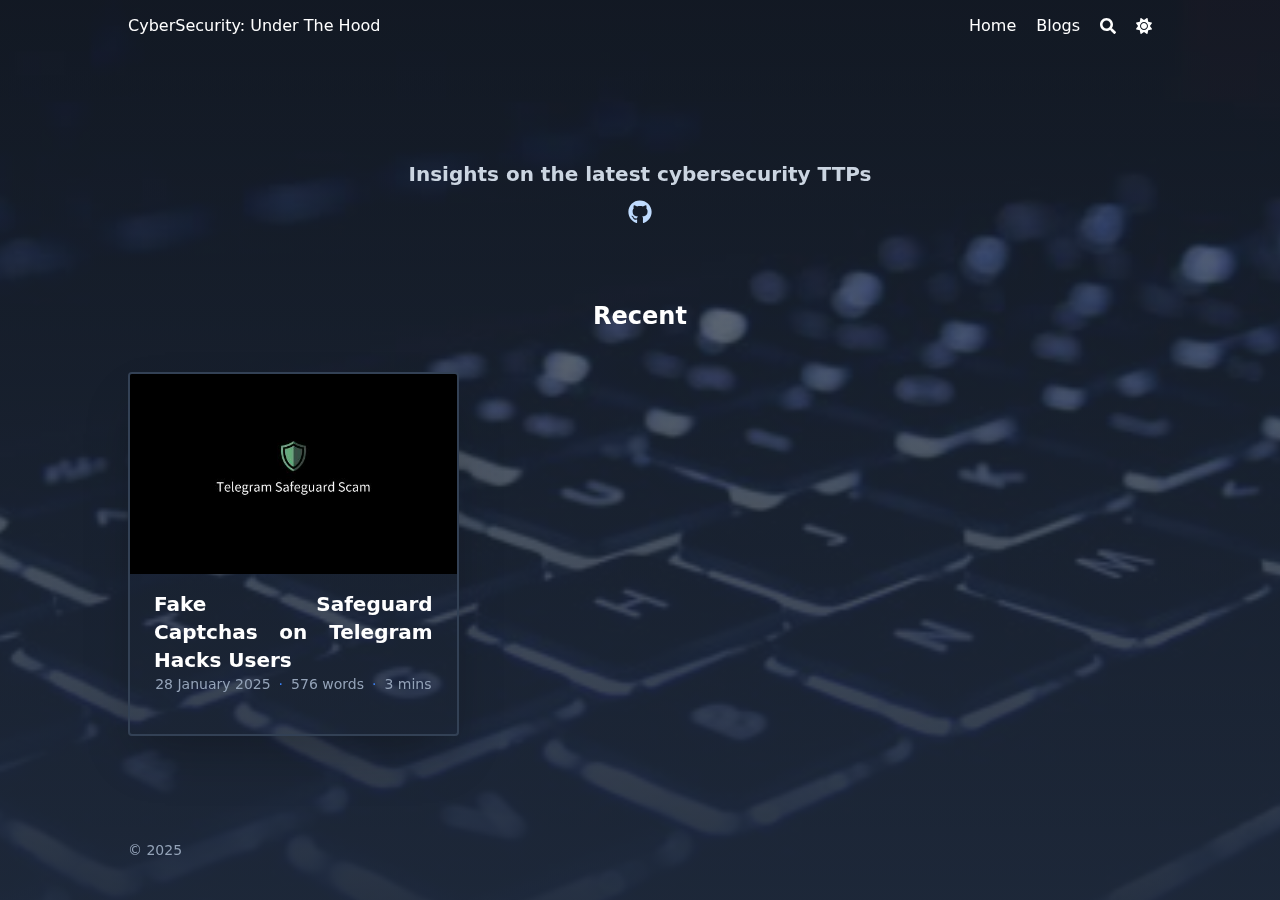
==== index.html @ 983d4ac3 "Add files via upload" ====
<!DOCTYPE html>
<html lang="en" dir="ltr" class="scroll-smooth" data-default-appearance="dark"
  data-auto-appearance="false"><head>
	<meta name="generator" content="Hugo 0.143.1">
  <meta charset="utf-8" />
  
  <meta http-equiv="content-language" content="en" />
  
  <meta name="viewport" content="width=device-width, initial-scale=1.0" />
  <meta http-equiv="X-UA-Compatible" content="ie=edge" />
  
  <title>CyberSecurity: Under The Hood</title>
  <meta name="title" content="CyberSecurity: Under The Hood" />
  
  <meta name="description" content="Insights on the latest cybersecurity TTPs" />
  
  
  
  <link rel="canonical" href="https://lalloh.github.io/" />
  
  <link rel="alternate" type="application/rss+xml" href="/index.xml" title="CyberSecurity: Under The Hood" />
  
  <link rel="alternate" type="application/json" href="/index.json" title="CyberSecurity: Under The Hood" />
  
  
  
  
  
  
  
  
  
  
  
  
  <link type="text/css" rel="stylesheet" href="/css/main.bundle.min.b2dbfbef0dc3b98cfaa3768cbbbb490fa11185457ad76a38f815f870324bc07395a81044841b17cd18da7db0bf00733c74fc8a18466575280a6dd0686e09ad06.css"
    integrity="sha512-stv77w3DuYz6o3aMu7tJD6ERhUV612o4&#43;BX4cDJLwHOVqBBEhBsXzRjafbC/AHM8dPyKGEZldSgKbdBobgmtBg==" />
  
  
  <script type="text/javascript" src="/js/appearance.min.516a16745bea5a9bd011138d254cc0fd3973cd55ce6e15f3dec763e7c7c2c7448f8fe7b54cca811cb821b0c7e12cd161caace1dd794ac3d34d40937cbcc9ee12.js"
    integrity="sha512-UWoWdFvqWpvQERONJUzA/TlzzVXObhXz3sdj58fCx0SPj&#43;e1TMqBHLghsMfhLNFhyqzh3XlKw9NNQJN8vMnuEg=="></script>
  
  
  
  
  
  
  
  
  
  
  
  
  
  
  <script defer type="text/javascript" id="script-bundle" src="/js/main.bundle.min.a2d78d78672e549fbfc972ece871725b5478ba0b65708dda20cb97ab80a865eae6d247e1b05a4aec6ebbf78647ec3233bad8b2609ed98eee53cd58aa17128bc7.js"
    integrity="sha512-oteNeGcuVJ&#43;/yXLs6HFyW1R4ugtlcI3aIMuXq4CoZerm0kfhsFpK7G6794ZH7DIzutiyYJ7Zju5TzViqFxKLxw==" data-copy="" data-copied=""></script>
  
  
  
  <script src="/lib/zoom/zoom.min.37d2094687372da3f7343a221a470f6b8806f7891aa46a5a03966af7f0ebd38b9fe536cb154e6ad28f006d184b294525a7c4054b6bbb4be62d8b453b42db99bd.js" integrity="sha512-N9IJRoc3LaP3NDoiGkcPa4gG94kapGpaA5Zq9/Dr04uf5TbLFU5q0o8AbRhLKUUlp8QFS2u7S&#43;Yti0U7QtuZvQ=="></script>
  
  
  
  <link rel="apple-touch-icon" sizes="180x180" href="/apple-touch-icon.png" />
  <link rel="icon" type="image/png" sizes="32x32" href="/favicon-32x32.png" />
  <link rel="icon" type="image/png" sizes="16x16" href="/favicon-16x16.png" />
  <link rel="manifest" href="/site.webmanifest" />
  
  
  
  
  
  
  
  
  <meta property="og:url" content="https://lalloh.github.io/">
  <meta property="og:site_name" content="CyberSecurity: Under The Hood">
  <meta property="og:title" content="CyberSecurity: Under The Hood">
  <meta property="og:description" content="Insights on the latest cybersecurity TTPs">
  <meta property="og:locale" content="en">
  <meta property="og:type" content="website">

  
  <meta name="twitter:card" content="summary">
  <meta name="twitter:title" content="CyberSecurity: Under The Hood">
  <meta name="twitter:description" content="Insights on the latest cybersecurity TTPs">

  
  <script type="application/ld+json">
  {
    "@context": "https://schema.org",
    "@type": "WebSite",
    "@id": "https:\/\/lalloh.github.io\/",
    "name": "CyberSecurity: Under The Hood",
    "description": "Insights on the latest cybersecurity TTPs",
    "inLanguage": "en",
    "url": "https:\/\/lalloh.github.io\/",
    
    "publisher" : {
      "@type": "Person",
      "name": "    "
    }
  }
  </script>


  
  
  <meta name="author" content="    " />
  
  
  
  <link href="https://github.com/lalloh" rel="me" />
  
  
  
  

<script src="/lib/jquery/jquery.slim.min.b0dca576e87d7eaa5850ae4e61759c065786cdb6489d68fcc82240539eebd5da522bdb4fda085ffd245808c8fe2acb2516408eb774ef26b5f6015fc6737c0ea8.js" integrity="sha512-sNylduh9fqpYUK5OYXWcBleGzbZInWj8yCJAU57r1dpSK9tP2ghf/SRYCMj&#43;KsslFkCOt3TvJrX2AV/Gc3wOqA=="></script>






















  
  



  
  
  <meta name="theme-color"/>
  
  
</head>
<body
  class="flex flex-col h-screen px-6 m-auto text-lg leading-7 max-w-7xl bg-neutral text-neutral-900 dark:bg-neutral-800 dark:text-neutral sm:px-14 md:px-24 lg:px-32 scrollbar-thin scrollbar-track-neutral-200 scrollbar-thumb-neutral-400 dark:scrollbar-track-neutral-800 dark:scrollbar-thumb-neutral-600">
  <div id="the-top" class="absolute flex self-center">
    <a class="px-3 py-1 text-sm -translate-y-8 rounded-b-lg bg-primary-200 focus:translate-y-0 dark:bg-neutral-600"
      href="#main-content"><span
        class="font-bold text-primary-600 ltr:pr-2 rtl:pl-2 dark:text-primary-400">&darr;</span>Skip to main content</a>
  </div>
  
  
  <div class="min-h-[148px]"></div>
<div class="fixed inset-x-0 pl-[24px] pr-[24px]" style="z-index:100">
  <div id="menu-blur" class="absolute opacity-0 inset-x-0 top-0 h-full single_hero_background nozoom backdrop-blur-2xl shadow-2xl"></div>
  <div class="relative max-w-[64rem] ml-auto mr-auto">
    <div style="padding-left:0;padding-right:0;padding-top:2px;padding-bottom:3px"
    class="main-menu flex items-center justify-between px-4 py-6 sm:px-6 md:justify-start gap-x-3">
    
    <div class="flex flex-1 items-center justify-between">
        <nav class="flex space-x-3">

            
            <a href="/" class="text-base font-medium text-gray-500 hover:text-gray-900">CyberSecurity: Under The Hood</a>
            

        </nav>
        <nav class="hidden md:flex items-center gap-x-5 md:ml-12 h-12">

            
            
            
  <a href="/"  class="flex items-center text-gray-500 hover:text-primary-600 dark:hover:text-primary-400">
    
    <p class="text-base font-medium" title="CyberSecurity: Under The Hood">
        Home
    </p>
</a>



            
            
  <a href="/posts/"  class="flex items-center text-gray-500 hover:text-primary-600 dark:hover:text-primary-400">
    
    <p class="text-base font-medium" title="">
        Blogs
    </p>
</a>



            
            

            


            
            <button id="search-button" aria-label="Search" class="text-base hover:text-primary-600 dark:hover:text-primary-400"
                title="">
                

  <span class="relative block icon">
    <svg aria-hidden="true" focusable="false" data-prefix="fas" data-icon="search" class="svg-inline--fa fa-search fa-w-16" role="img" xmlns="http://www.w3.org/2000/svg" viewBox="0 0 512 512"><path fill="currentColor" d="M505 442.7L405.3 343c-4.5-4.5-10.6-7-17-7H372c27.6-35.3 44-79.7 44-128C416 93.1 322.9 0 208 0S0 93.1 0 208s93.1 208 208 208c48.3 0 92.7-16.4 128-44v16.3c0 6.4 2.5 12.5 7 17l99.7 99.7c9.4 9.4 24.6 9.4 33.9 0l28.3-28.3c9.4-9.4 9.4-24.6.1-34zM208 336c-70.7 0-128-57.2-128-128 0-70.7 57.2-128 128-128 70.7 0 128 57.2 128 128 0 70.7-57.2 128-128 128z"/></svg>

  </span>


            </button>
            


            
            
            <div
                class=" flex items-center">
                <button id="appearance-switcher" aria-label="Dark mode switcher" type="button" class="text-base hover:text-primary-600 dark:hover:text-primary-400">
                    <div class="flex items-center justify-center dark:hidden">
                        

  <span class="relative block icon">
    <svg xmlns="http://www.w3.org/2000/svg" viewBox="0 0 512 512"><path fill="currentColor" d="M32 256c0-123.8 100.3-224 223.8-224c11.36 0 29.7 1.668 40.9 3.746c9.616 1.777 11.75 14.63 3.279 19.44C245 86.5 211.2 144.6 211.2 207.8c0 109.7 99.71 193 208.3 172.3c9.561-1.805 16.28 9.324 10.11 16.95C387.9 448.6 324.8 480 255.8 480C132.1 480 32 379.6 32 256z"/></svg>

  </span>


                    </div>
                    <div class="items-center justify-center hidden dark:flex">
                        

  <span class="relative block icon">
    <svg xmlns="http://www.w3.org/2000/svg" viewBox="0 0 512 512"><path fill="currentColor" d="M256 159.1c-53.02 0-95.1 42.98-95.1 95.1S202.1 351.1 256 351.1s95.1-42.98 95.1-95.1S309 159.1 256 159.1zM509.3 347L446.1 255.1l63.15-91.01c6.332-9.125 1.104-21.74-9.826-23.72l-109-19.7l-19.7-109c-1.975-10.93-14.59-16.16-23.72-9.824L256 65.89L164.1 2.736c-9.125-6.332-21.74-1.107-23.72 9.824L121.6 121.6L12.56 141.3C1.633 143.2-3.596 155.9 2.736 164.1L65.89 256l-63.15 91.01c-6.332 9.125-1.105 21.74 9.824 23.72l109 19.7l19.7 109c1.975 10.93 14.59 16.16 23.72 9.824L256 446.1l91.01 63.15c9.127 6.334 21.75 1.107 23.72-9.822l19.7-109l109-19.7C510.4 368.8 515.6 356.1 509.3 347zM256 383.1c-70.69 0-127.1-57.31-127.1-127.1c0-70.69 57.31-127.1 127.1-127.1s127.1 57.3 127.1 127.1C383.1 326.7 326.7 383.1 256 383.1z"/></svg>

  </span>


                    </div>
                </button>
            </div>
            

        </nav>
        <div class="flex md:hidden items-center gap-x-5 md:ml-12 h-12">

            <span></span>

            


            
            <button id="search-button-mobile" aria-label="Search" class="text-base hover:text-primary-600 dark:hover:text-primary-400"
                title="">
                

  <span class="relative block icon">
    <svg aria-hidden="true" focusable="false" data-prefix="fas" data-icon="search" class="svg-inline--fa fa-search fa-w-16" role="img" xmlns="http://www.w3.org/2000/svg" viewBox="0 0 512 512"><path fill="currentColor" d="M505 442.7L405.3 343c-4.5-4.5-10.6-7-17-7H372c27.6-35.3 44-79.7 44-128C416 93.1 322.9 0 208 0S0 93.1 0 208s93.1 208 208 208c48.3 0 92.7-16.4 128-44v16.3c0 6.4 2.5 12.5 7 17l99.7 99.7c9.4 9.4 24.6 9.4 33.9 0l28.3-28.3c9.4-9.4 9.4-24.6.1-34zM208 336c-70.7 0-128-57.2-128-128 0-70.7 57.2-128 128-128 70.7 0 128 57.2 128 128 0 70.7-57.2 128-128 128z"/></svg>

  </span>


            </button>
            

            
            
            <button id="appearance-switcher-mobile" aria-label="Dark mode switcher" type="button" class="text-base hover:text-primary-600 dark:hover:text-primary-400 ltr:mr-1 rtl:ml-1">
                <div class="flex items-center justify-center dark:hidden">
                    

  <span class="relative block icon">
    <svg xmlns="http://www.w3.org/2000/svg" viewBox="0 0 512 512"><path fill="currentColor" d="M32 256c0-123.8 100.3-224 223.8-224c11.36 0 29.7 1.668 40.9 3.746c9.616 1.777 11.75 14.63 3.279 19.44C245 86.5 211.2 144.6 211.2 207.8c0 109.7 99.71 193 208.3 172.3c9.561-1.805 16.28 9.324 10.11 16.95C387.9 448.6 324.8 480 255.8 480C132.1 480 32 379.6 32 256z"/></svg>

  </span>


                </div>
                <div class="items-center justify-center hidden dark:flex">
                    

  <span class="relative block icon">
    <svg xmlns="http://www.w3.org/2000/svg" viewBox="0 0 512 512"><path fill="currentColor" d="M256 159.1c-53.02 0-95.1 42.98-95.1 95.1S202.1 351.1 256 351.1s95.1-42.98 95.1-95.1S309 159.1 256 159.1zM509.3 347L446.1 255.1l63.15-91.01c6.332-9.125 1.104-21.74-9.826-23.72l-109-19.7l-19.7-109c-1.975-10.93-14.59-16.16-23.72-9.824L256 65.89L164.1 2.736c-9.125-6.332-21.74-1.107-23.72 9.824L121.6 121.6L12.56 141.3C1.633 143.2-3.596 155.9 2.736 164.1L65.89 256l-63.15 91.01c-6.332 9.125-1.105 21.74 9.824 23.72l109 19.7l19.7 109c1.975 10.93 14.59 16.16 23.72 9.824L256 446.1l91.01 63.15c9.127 6.334 21.75 1.107 23.72-9.822l19.7-109l109-19.7C510.4 368.8 515.6 356.1 509.3 347zM256 383.1c-70.69 0-127.1-57.31-127.1-127.1c0-70.69 57.31-127.1 127.1-127.1s127.1 57.3 127.1 127.1C383.1 326.7 326.7 383.1 256 383.1z"/></svg>

  </span>


                </div>
            </button>
            

        </div>
    </div>
    <div class="-my-2 md:hidden">

        <label id="menu-button" class="block">
            
            <div class="cursor-pointer hover:text-primary-600 dark:hover:text-primary-400">
                

  <span class="relative block icon">
    <svg xmlns="http://www.w3.org/2000/svg" viewBox="0 0 448 512"><path fill="currentColor" d="M0 96C0 78.33 14.33 64 32 64H416C433.7 64 448 78.33 448 96C448 113.7 433.7 128 416 128H32C14.33 128 0 113.7 0 96zM0 256C0 238.3 14.33 224 32 224H416C433.7 224 448 238.3 448 256C448 273.7 433.7 288 416 288H32C14.33 288 0 273.7 0 256zM416 448H32C14.33 448 0 433.7 0 416C0 398.3 14.33 384 32 384H416C433.7 384 448 398.3 448 416C448 433.7 433.7 448 416 448z"/></svg>

  </span>


            </div>
            <div id="menu-wrapper" style="padding-top:5px;"
                class="fixed inset-0 z-30 invisible w-screen h-screen m-0 overflow-auto transition-opacity opacity-0 cursor-default bg-neutral-100/50 backdrop-blur-sm dark:bg-neutral-900/50">
                <ul
                    class="flex space-y-2 mt-3 flex-col items-end w-full px-6 py-6 mx-auto overflow-visible list-none ltr:text-right rtl:text-left max-w-7xl">

                    <li id="menu-close-button">
                        <span
                            class="cursor-pointer inline-block align-text-bottom hover:text-primary-600 dark:hover:text-primary-400">

  <span class="relative block icon">
    <svg xmlns="http://www.w3.org/2000/svg" viewBox="0 0 320 512"><path fill="currentColor" d="M310.6 361.4c12.5 12.5 12.5 32.75 0 45.25C304.4 412.9 296.2 416 288 416s-16.38-3.125-22.62-9.375L160 301.3L54.63 406.6C48.38 412.9 40.19 416 32 416S15.63 412.9 9.375 406.6c-12.5-12.5-12.5-32.75 0-45.25l105.4-105.4L9.375 150.6c-12.5-12.5-12.5-32.75 0-45.25s32.75-12.5 45.25 0L160 210.8l105.4-105.4c12.5-12.5 32.75-12.5 45.25 0s12.5 32.75 0 45.25l-105.4 105.4L310.6 361.4z"/></svg>

  </span>

</span>
                    </li>

                    

                    
  <li class="mt-1">
    <a href="/"  class="flex items-center text-gray-500 hover:text-primary-600 dark:hover:text-primary-400">
        
        <p class="text-bg font-bg" title="CyberSecurity: Under The Hood">
            Home
        </p>
    </a>
</li>




                    

                    
  <li class="mt-1">
    <a href="/posts/"  class="flex items-center text-gray-500 hover:text-primary-600 dark:hover:text-primary-400">
        
        <p class="text-bg font-bg" title="">
            Blogs
        </p>
    </a>
</li>




                    

                </ul>
                
                

            </div>
        </label>
    </div>
</div>




<script>
    (function () {
        var $mainmenu = $('.main-menu');
        var path = window.location.pathname;
        $mainmenu.find('a[href="' + path + '"]').each(function (i, e) {
            $(e).children('p').addClass('active');
        });
    })();
</script>


  </div>
</div>
<script>
  window.addEventListener('scroll', function (e) {
    var scroll = window.pageYOffset || document.documentElement.scrollTop || document.body.scrollTop || 0;
    var background_blur = document.getElementById('menu-blur');
    background_blur.style.opacity = (scroll / 300);
  });
</script>

  
  <div class="relative flex flex-col grow">
    <main id="main-content" class="grow">
      
  
  
    
<article class="max-w-full prose dark:prose-invert">
    <div class="relative">
        <div class="absolute inset-x-0 bottom-0 h-1/2 bg-gray-100"></div>
        <div class="mx-auto max-w-7xl p-0">
            <div class="relative sm:overflow-hidden">
                <div class="fixed inset-x-0 top-0" style="z-index:-10">
                    
                    
                        
                            
                        
                    
                    
                        
                            
                        
                    
                    
                    <img class="w-full h-[1000px] object-cover m-0 nozoom" src="/keyboard.jpg" role="presentation">
                    <div
                        class="absolute inset-0 h-[1000px] bg-gradient-to-t from-neutral dark:from-neutral-800 to-transparent mix-blend-normal">
                    </div>
                    <div
                        class="opacity-60 absolute inset-0 h-[1000px] bg-gradient-to-t from-neutral dark:from-neutral-800 to-neutral-100 dark:to-neutral-800 mix-blend-normal">
                    </div>
                    
                </div>
                <div class="relative px-1 py-1 flex flex-col items-center justify-center text-center">
                    
                    <h1 class="mb-2 text-4xl font-extrabold text-neutral-800 dark:text-neutral-200">
                            
                    </h1>
                    
                    <h2 class="mt-0 mb-0 text-xl text-neutral-800 dark:text-neutral-300">
                        Insights on the latest cybersecurity TTPs
                    </h2>
                    
                    <div class="mt-3 mb-10 text-2xl">
                        
                        <div class="flex flex-wrap">
                            
                            
                            <a class="px-1 hover:text-primary-400 text-primary-800 dark:text-primary-200" href="https://github.com/lalloh" target="_blank"
                                aria-label="Github" rel="me noopener noreferrer">

  <span class="relative block icon">
    <svg xmlns="http://www.w3.org/2000/svg" viewBox="0 0 496 512"><path fill="currentColor" d="M165.9 397.4c0 2-2.3 3.6-5.2 3.6-3.3.3-5.6-1.3-5.6-3.6 0-2 2.3-3.6 5.2-3.6 3-.3 5.6 1.3 5.6 3.6zm-31.1-4.5c-.7 2 1.3 4.3 4.3 4.9 2.6 1 5.6 0 6.2-2s-1.3-4.3-4.3-5.2c-2.6-.7-5.5.3-6.2 2.3zm44.2-1.7c-2.9.7-4.9 2.6-4.6 4.9.3 2 2.9 3.3 5.9 2.6 2.9-.7 4.9-2.6 4.6-4.6-.3-1.9-3-3.2-5.9-2.9zM244.8 8C106.1 8 0 113.3 0 252c0 110.9 69.8 205.8 169.5 239.2 12.8 2.3 17.3-5.6 17.3-12.1 0-6.2-.3-40.4-.3-61.4 0 0-70 15-84.7-29.8 0 0-11.4-29.1-27.8-36.6 0 0-22.9-15.7 1.6-15.4 0 0 24.9 2 38.6 25.8 21.9 38.6 58.6 27.5 72.9 20.9 2.3-16 8.8-27.1 16-33.7-55.9-6.2-112.3-14.3-112.3-110.5 0-27.5 7.6-41.3 23.6-58.9-2.6-6.5-11.1-33.3 2.6-67.9 20.9-6.5 69 27 69 27 20-5.6 41.5-8.5 62.8-8.5s42.8 2.9 62.8 8.5c0 0 48.1-33.6 69-27 13.7 34.7 5.2 61.4 2.6 67.9 16 17.7 25.8 31.5 25.8 58.9 0 96.5-58.9 104.2-114.8 110.5 9.2 7.9 17 22.9 17 46.4 0 33.7-.3 75.4-.3 83.6 0 6.5 4.6 14.4 17.3 12.1C428.2 457.8 496 362.9 496 252 496 113.3 383.5 8 244.8 8zM97.2 352.9c-1.3 1-1 3.3.7 5.2 1.6 1.6 3.9 2.3 5.2 1 1.3-1 1-3.3-.7-5.2-1.6-1.6-3.9-2.3-5.2-1zm-10.8-8.1c-.7 1.3.3 2.9 2.3 3.9 1.6 1 3.6.7 4.3-.7.7-1.3-.3-2.9-2.3-3.9-2-.6-3.6-.3-4.3.7zm32.4 35.6c-1.6 1.3-1 4.3 1.3 6.2 2.3 2.3 5.2 2.6 6.5 1 1.3-1.3.7-4.3-1.3-6.2-2.2-2.3-5.2-2.6-6.5-1zm-11.4-14.7c-1.6 1-1.6 3.6 0 5.9 1.6 2.3 4.3 3.3 5.6 2.3 1.6-1.3 1.6-3.9 0-6.2-1.4-2.3-4-3.3-5.6-2z"/></svg>

  </span>

</a>
                            
                            
                        </div>
                        
                    </div>
                    <section class="prose dark:prose-invert"></section>
                </div>
            </div>
        </div>
    </div>
</article>
<section>
    





<h2 class="mt-8 text-2xl font-extrabold mb-10">Recent</h2>


  


<section class="w-full grid gap-4 sm:grid-cols-2 md:grid-cols-3">
  
  

  <a href="/posts/fake-safeguard-captchas-on-telegram-hacks-users/" class="min-w-full">
    
    <div class="min-h-full border border-neutral-200 dark:border-neutral-700 border-2 rounded overflow-hidden shadow-2xl relative">
        
        <div class="w-full thumbnail_card nozoom" style="background-image:url(/posts/fake-safeguard-captchas-on-telegram-hacks-users/featured_hu_6a3a435a4a450a24.jpg);"></div>
        
      

      <div class="px-6 py-4">

        
        <div class="font-bold text-xl text-neutral-800 decoration-primary-500 hover:underline hover:underline-offset-2 dark:text-neutral"
          href="/posts/fake-safeguard-captchas-on-telegram-hacks-users/">Fake Safeguard Captchas on Telegram Hacks Users</div>
        

        <div class="text-sm text-neutral-500 dark:text-neutral-400">
          











  





  



  













<div class="flex flex-row flex-wrap items-center">
  
  
  <time datetime="2025-01-28T05:23:22-08:00">28 January 2025</time><span class="px-2 text-primary-500">&middot;</span><span>576 words</span><span class="px-2 text-primary-500">&middot;</span><span title="Reading time">3 mins</span>
  

  
  
</div>








        </div>

        
      </div>
      <div class="px-6 pt-4 pb-2">

      </div>
    </div>
  </a>

  
</section>





</section>


  

      
    </main><footer id="site-footer" class="py-10 print:hidden">
  
  
    
  
  <div class="flex items-center justify-between">

    
    
    <p class="text-sm text-neutral-500 dark:text-neutral-400">
      &copy;
      2025
      
    </p>
    

    
    

  </div>
  <script>
    
    mediumZoom(document.querySelectorAll("img:not(.nozoom)"), {
      margin: 24,
      background: 'rgba(0,0,0,0.5)',
      scrollOffset: 0,
    })
    
  </script>
  
  
  <script type="text/javascript" src="/js/process.min.ee03488f19c93c2efb199e2e3014ea5f3cb2ce7d45154adb3399a158cac27ca52831db249ede5bb602700ef87eb02434139de0858af1818ab0fb4182472204a4.js" integrity="sha512-7gNIjxnJPC77GZ4uMBTqXzyyzn1FFUrbM5mhWMrCfKUoMdsknt5btgJwDvh&#43;sCQ0E53ghYrxgYqw&#43;0GCRyIEpA=="></script>
  
  
</footer>
<div
  id="search-wrapper"
  class="invisible fixed inset-0 flex h-screen w-screen cursor-default flex-col bg-neutral-500/50 p-4 backdrop-blur-sm dark:bg-neutral-900/50 sm:p-6 md:p-[10vh] lg:p-[12vh]"
  data-url="https://lalloh.github.io/"
  style="z-index:500"
>
  <div
    id="search-modal"
    class="flex flex-col w-full max-w-3xl min-h-0 mx-auto border rounded-md shadow-lg top-20 border-neutral-200 bg-neutral dark:border-neutral-700 dark:bg-neutral-800"
  >
    <header class="relative z-10 flex items-center justify-between flex-none px-2">
      <form class="flex items-center flex-auto min-w-0">
        <div class="flex items-center justify-center w-8 h-8 text-neutral-400">
          

  <span class="relative block icon">
    <svg aria-hidden="true" focusable="false" data-prefix="fas" data-icon="search" class="svg-inline--fa fa-search fa-w-16" role="img" xmlns="http://www.w3.org/2000/svg" viewBox="0 0 512 512"><path fill="currentColor" d="M505 442.7L405.3 343c-4.5-4.5-10.6-7-17-7H372c27.6-35.3 44-79.7 44-128C416 93.1 322.9 0 208 0S0 93.1 0 208s93.1 208 208 208c48.3 0 92.7-16.4 128-44v16.3c0 6.4 2.5 12.5 7 17l99.7 99.7c9.4 9.4 24.6 9.4 33.9 0l28.3-28.3c9.4-9.4 9.4-24.6.1-34zM208 336c-70.7 0-128-57.2-128-128 0-70.7 57.2-128 128-128 70.7 0 128 57.2 128 128 0 70.7-57.2 128-128 128z"/></svg>

  </span>


        </div>
        <input
          type="search"
          id="search-query"
          class="flex flex-auto h-12 mx-1 bg-transparent appearance-none focus:outline-dotted focus:outline-2 focus:outline-transparent"
          placeholder="Search"
          tabindex="0"
        />
      </form>
      <button
        id="close-search-button"
        class="flex items-center justify-center w-8 h-8 text-neutral-700 hover:text-primary-600 dark:text-neutral dark:hover:text-primary-400"
        title="Close (Esc)"
      >
        

  <span class="relative block icon">
    <svg xmlns="http://www.w3.org/2000/svg" viewBox="0 0 320 512"><path fill="currentColor" d="M310.6 361.4c12.5 12.5 12.5 32.75 0 45.25C304.4 412.9 296.2 416 288 416s-16.38-3.125-22.62-9.375L160 301.3L54.63 406.6C48.38 412.9 40.19 416 32 416S15.63 412.9 9.375 406.6c-12.5-12.5-12.5-32.75 0-45.25l105.4-105.4L9.375 150.6c-12.5-12.5-12.5-32.75 0-45.25s32.75-12.5 45.25 0L160 210.8l105.4-105.4c12.5-12.5 32.75-12.5 45.25 0s12.5 32.75 0 45.25l-105.4 105.4L310.6 361.4z"/></svg>

  </span>


      </button>
    </header>
    <section class="flex-auto px-2 overflow-auto">
      <ul id="search-results">
        
      </ul>
    </section>
  </div>
</div>

  </div>
</body>

</html>
---- css/main.bundle.min.b2dbfbef0dc3b98cfaa3768cbbbb490fa11185457ad76a38f815f870324bc07395a81044841b17cd18da7db0bf00733c74fc8a18466575280a6dd0686e09ad06.css ----
:root{--color-neutral:255, 255, 255;--color-neutral-50:248, 250, 252;--color-neutral-100:241, 245, 249;--color-neutral-200:226, 232, 240;--color-neutral-300:203, 213, 225;--color-neutral-400:148, 163, 184;--color-neutral-500:100, 116, 139;--color-neutral-600:71, 85, 105;--color-neutral-700:51, 65, 85;--color-neutral-800:30, 41, 59;--color-neutral-900:15, 23, 42;--color-primary-50:239, 246, 255;--color-primary-100:219, 234, 254;--color-primary-200:191, 219, 254;--color-primary-300:147, 197, 253;--color-primary-400:96, 165, 250;--color-primary-500:59, 130, 246;--color-primary-600:37, 99, 235;--color-primary-700:29, 78, 216;--color-primary-800:30, 64, 175;--color-primary-900:30, 58, 138;--color-secondary-50:236, 254, 255;--color-secondary-100:207, 250, 254;--color-secondary-200:165, 243, 252;--color-secondary-300:103, 232, 249;--color-secondary-400:34, 211, 238;--color-secondary-500:6, 182, 212;--color-secondary-600:8, 145, 178;--color-secondary-700:14, 116, 144;--color-secondary-800:21, 94, 117;--color-secondary-900:22, 78, 99}/*!Blowfish | MIT License | https://github.com/nunocoracao/blowfish*/#zen-mode-button{cursor:pointer}.zen-mode{position:relative}body.zen-mode-enable{ #bmc-wbtn, .author { display:none !important; }}*,::before,::after{--tw-border-spacing-x:0;--tw-border-spacing-y:0;--tw-translate-x:0;--tw-translate-y:0;--tw-rotate:0;--tw-skew-x:0;--tw-skew-y:0;--tw-scale-x:1;--tw-scale-y:1;--tw-pan-x: ;--tw-pan-y: ;--tw-pinch-zoom: ;--tw-scroll-snap-strictness:proximity;--tw-gradient-from-position: ;--tw-gradient-via-position: ;--tw-gradient-to-position: ;--tw-ordinal: ;--tw-slashed-zero: ;--tw-numeric-figure: ;--tw-numeric-spacing: ;--tw-numeric-fraction: ;--tw-ring-inset: ;--tw-ring-offset-width:0px;--tw-ring-offset-color:#fff;--tw-ring-color:rgb(59 130 246 / 0.5);--tw-ring-offset-shadow:0 0 #0000;--tw-ring-shadow:0 0 #0000;--tw-shadow:0 0 #0000;--tw-shadow-colored:0 0 #0000;--tw-blur: ;--tw-brightness: ;--tw-contrast: ;--tw-grayscale: ;--tw-hue-rotate: ;--tw-invert: ;--tw-saturate: ;--tw-sepia: ;--tw-drop-shadow: ;--tw-backdrop-blur: ;--tw-backdrop-brightness: ;--tw-backdrop-contrast: ;--tw-backdrop-grayscale: ;--tw-backdrop-hue-rotate: ;--tw-backdrop-invert: ;--tw-backdrop-opacity: ;--tw-backdrop-saturate: ;--tw-backdrop-sepia: ;--tw-contain-size: ;--tw-contain-layout: ;--tw-contain-paint: ;--tw-contain-style: }::backdrop{--tw-border-spacing-x:0;--tw-border-spacing-y:0;--tw-translate-x:0;--tw-translate-y:0;--tw-rotate:0;--tw-skew-x:0;--tw-skew-y:0;--tw-scale-x:1;--tw-scale-y:1;--tw-pan-x: ;--tw-pan-y: ;--tw-pinch-zoom: ;--tw-scroll-snap-strictness:proximity;--tw-gradient-from-position: ;--tw-gradient-via-position: ;--tw-gradient-to-position: ;--tw-ordinal: ;--tw-slashed-zero: ;--tw-numeric-figure: ;--tw-numeric-spacing: ;--tw-numeric-fraction: ;--tw-ring-inset: ;--tw-ring-offset-width:0px;--tw-ring-offset-color:#fff;--tw-ring-color:rgb(59 130 246 / 0.5);--tw-ring-offset-shadow:0 0 #0000;--tw-ring-shadow:0 0 #0000;--tw-shadow:0 0 #0000;--tw-shadow-colored:0 0 #0000;--tw-blur: ;--tw-brightness: ;--tw-contrast: ;--tw-grayscale: ;--tw-hue-rotate: ;--tw-invert: ;--tw-saturate: ;--tw-sepia: ;--tw-drop-shadow: ;--tw-backdrop-blur: ;--tw-backdrop-brightness: ;--tw-backdrop-contrast: ;--tw-backdrop-grayscale: ;--tw-backdrop-hue-rotate: ;--tw-backdrop-invert: ;--tw-backdrop-opacity: ;--tw-backdrop-saturate: ;--tw-backdrop-sepia: ;--tw-contain-size: ;--tw-contain-layout: ;--tw-contain-paint: ;--tw-contain-style: }/*!tailwindcss v3.4.17 | MIT License | https://tailwindcss.com*/*,::before,::after{box-sizing:border-box;border-width:0;border-style:solid;border-color:initial}::before,::after{--tw-content:''}html,:host{line-height:1.5;-webkit-text-size-adjust:100%;-moz-tab-size:4;-o-tab-size:4;tab-size:4;font-family:ui-sans-serif,system-ui,sans-serif,apple color emoji,segoe ui emoji,segoe ui symbol,noto color emoji;font-feature-settings:normal;font-variation-settings:normal;-webkit-tap-highlight-color:transparent}body{margin:0;line-height:inherit}hr{height:0;color:inherit;border-top-width:1px}abbr:where([title]){-webkit-text-decoration:underline dotted;text-decoration:underline dotted}h1,h2,h3,h4,h5,h6{font-size:inherit;font-weight:inherit}a{color:inherit;text-decoration:inherit}b,strong{font-weight:bolder}code,kbd,samp,pre{font-family:ui-monospace,SFMono-Regular,Menlo,Monaco,Consolas,liberation mono,courier new,monospace;font-feature-settings:normal;font-variation-settings:normal;font-size:1em}small{font-size:80%}sub,sup{font-size:75%;line-height:0;position:relative;vertical-align:baseline}sub{bottom:-.25em}sup{top:-.5em}table{text-indent:0;border-color:inherit;border-collapse:collapse}button,input,optgroup,select,textarea{font-family:inherit;font-feature-settings:inherit;font-variation-settings:inherit;font-size:100%;font-weight:inherit;line-height:inherit;letter-spacing:inherit;color:inherit;margin:0;padding:0}button,select{text-transform:none}button,input:where([type=button]),input:where([type=reset]),input:where([type=submit]){-webkit-appearance:button;background-color:transparent;background-image:none}:-moz-focusring{outline:auto}:-moz-ui-invalid{box-shadow:none}progress{vertical-align:baseline}::-webkit-inner-spin-button,::-webkit-outer-spin-button{height:auto}[type=search]{-webkit-appearance:textfield;outline-offset:-2px}::-webkit-search-decoration{-webkit-appearance:none}::-webkit-file-upload-button{-webkit-appearance:button;font:inherit}summary{display:list-item}blockquote,dl,dd,h1,h2,h3,h4,h5,h6,hr,figure,p,pre{margin:0}fieldset{margin:0;padding:0}legend{padding:0}ol,ul,menu{list-style:none;margin:0;padding:0}dialog{padding:0}textarea{resize:vertical}input::-moz-placeholder,textarea::-moz-placeholder{opacity:1;color:#9ca3af}input::placeholder,textarea::placeholder{opacity:1;color:#9ca3af}button,[role=button]{cursor:pointer}:disabled{cursor:default}img,svg,video,canvas,audio,iframe,embed,object{display:block;vertical-align:middle}img,video{max-width:100%;height:auto}[hidden]:where(:not([hidden=until-found])){display:none}[type=text],input:where(:not([type])),[type=email],[type=url],[type=password],[type=number],[type=date],[type=datetime-local],[type=month],[type=search],[type=tel],[type=time],[type=week],[multiple],textarea,select{-webkit-appearance:none;-moz-appearance:none;appearance:none;background-color:#fff;border-color:#6b7280;border-width:1px;border-radius:0;padding-top:.5rem;padding-right:.75rem;padding-bottom:.5rem;padding-left:.75rem;font-size:1rem;line-height:1.5rem;--tw-shadow:0 0 #0000}[type=text]:focus,input:where(:not([type])):focus,[type=email]:focus,[type=url]:focus,[type=password]:focus,[type=number]:focus,[type=date]:focus,[type=datetime-local]:focus,[type=month]:focus,[type=search]:focus,[type=tel]:focus,[type=time]:focus,[type=week]:focus,[multiple]:focus,textarea:focus,select:focus{outline:2px solid transparent;outline-offset:2px;--tw-ring-inset:var(--tw-empty,/*!*/ /*!*/);--tw-ring-offset-width:0px;--tw-ring-offset-color:#fff;--tw-ring-color:#2563eb;--tw-ring-offset-shadow:var(--tw-ring-inset) 0 0 0 var(--tw-ring-offset-width) var(--tw-ring-offset-color);--tw-ring-shadow:var(--tw-ring-inset) 0 0 0 calc(1px + var(--tw-ring-offset-width)) var(--tw-ring-color);box-shadow:var(--tw-ring-offset-shadow),var(--tw-ring-shadow),var(--tw-shadow);border-color:#2563eb}input::-moz-placeholder,textarea::-moz-placeholder{color:#6b7280;opacity:1}input::placeholder,textarea::placeholder{color:#6b7280;opacity:1}::-webkit-datetime-edit-fields-wrapper{padding:0}::-webkit-date-and-time-value{min-height:1.5em;text-align:inherit}::-webkit-datetime-edit{display:inline-flex}::-webkit-datetime-edit,::-webkit-datetime-edit-year-field,::-webkit-datetime-edit-month-field,::-webkit-datetime-edit-day-field,::-webkit-datetime-edit-hour-field,::-webkit-datetime-edit-minute-field,::-webkit-datetime-edit-second-field,::-webkit-datetime-edit-millisecond-field,::-webkit-datetime-edit-meridiem-field{padding-top:0;padding-bottom:0}select{background-image:url("data:image/svg+xml,%3csvg xmlns='http://www.w3.org/2000/svg' fill='none' viewBox='0 0 20 20'%3e%3cpath stroke='%236b7280' stroke-linecap='round' stroke-linejoin='round' stroke-width='1.5' d='M6 8l4 4 4-4'/%3e%3c/svg%3e");background-position:right .5rem center;background-repeat:no-repeat;background-size:1.5em 1.5em;padding-right:2.5rem;-webkit-print-color-adjust:exact;print-color-adjust:exact}[multiple],[size]:where(select:not([size="1"])){background-image:initial;background-position:initial;background-repeat:unset;background-size:initial;padding-right:.75rem;-webkit-print-color-adjust:unset;print-color-adjust:unset}[type=checkbox],[type=radio]{-webkit-appearance:none;-moz-appearance:none;appearance:none;padding:0;-webkit-print-color-adjust:exact;print-color-adjust:exact;display:inline-block;vertical-align:middle;background-origin:border-box;-webkit-user-select:none;-moz-user-select:none;user-select:none;flex-shrink:0;height:1rem;width:1rem;color:#2563eb;background-color:#fff;border-color:#6b7280;border-width:1px;--tw-shadow:0 0 #0000}[type=checkbox]{border-radius:0}[type=radio]{border-radius:100%}[type=checkbox]:focus,[type=radio]:focus{outline:2px solid transparent;outline-offset:2px;--tw-ring-inset:var(--tw-empty,/*!*/ /*!*/);--tw-ring-offset-width:2px;--tw-ring-offset-color:#fff;--tw-ring-color:#2563eb;--tw-ring-offset-shadow:var(--tw-ring-inset) 0 0 0 var(--tw-ring-offset-width) var(--tw-ring-offset-color);--tw-ring-shadow:var(--tw-ring-inset) 0 0 0 calc(2px + var(--tw-ring-offset-width)) var(--tw-ring-color);box-shadow:var(--tw-ring-offset-shadow),var(--tw-ring-shadow),var(--tw-shadow)}[type=checkbox]:checked,[type=radio]:checked{border-color:transparent;background-color:currentColor;background-size:100% 100%;background-position:50%;background-repeat:no-repeat}[type=checkbox]:checked{background-image:url("data:image/svg+xml,%3csvg viewBox='0 0 16 16' fill='white' xmlns='http://www.w3.org/2000/svg'%3e%3cpath d='M12.207 4.793a1 1 0 010 1.414l-5 5a1 1 0 01-1.414 0l-2-2a1 1 0 011.414-1.414L6.5 9.086l4.293-4.293a1 1 0 011.414 0z'/%3e%3c/svg%3e")}@media(forced-colors:active){[type=checkbox]:checked{-webkit-appearance:auto;-moz-appearance:auto;appearance:auto}}[type=radio]:checked{background-image:url("data:image/svg+xml,%3csvg viewBox='0 0 16 16' fill='white' xmlns='http://www.w3.org/2000/svg'%3e%3ccircle cx='8' cy='8' r='3'/%3e%3c/svg%3e")}@media(forced-colors:active){[type=radio]:checked{-webkit-appearance:auto;-moz-appearance:auto;appearance:auto}}[type=checkbox]:checked:hover,[type=checkbox]:checked:focus,[type=radio]:checked:hover,[type=radio]:checked:focus{border-color:transparent;background-color:currentColor}[type=checkbox]:indeterminate{background-image:url("data:image/svg+xml,%3csvg xmlns='http://www.w3.org/2000/svg' fill='none' viewBox='0 0 16 16'%3e%3cpath stroke='white' stroke-linecap='round' stroke-linejoin='round' stroke-width='2' d='M4 8h8'/%3e%3c/svg%3e");border-color:transparent;background-color:currentColor;background-size:100% 100%;background-position:50%;background-repeat:no-repeat}@media(forced-colors:active){[type=checkbox]:indeterminate{-webkit-appearance:auto;-moz-appearance:auto;appearance:auto}}[type=checkbox]:indeterminate:hover,[type=checkbox]:indeterminate:focus{border-color:transparent;background-color:currentColor}[type=file]{background:unset;border-color:inherit;border-width:0;border-radius:0;padding:0;font-size:unset;line-height:inherit}[type=file]:focus{outline:1px solid ButtonText;outline:1px auto -webkit-focus-ring-color}@supports(-moz-appearance:none){*{scrollbar-color:initial;scrollbar-width:initial}}.container{width:100%}@media(min-width:640px){.container{max-width:640px}}@media(min-width:853px){.container{max-width:853px}}@media(min-width:1024px){.container{max-width:1024px}}@media(min-width:1280px){.container{max-width:1280px}}@media(min-width:1536px){.container{max-width:1536px}}.prose{color:var(--tw-prose-body);max-width:65ch}.prose :where(p):not(:where([class~=not-prose],[class~=not-prose] *)){margin-top:1.25em;margin-bottom:1.25em}.prose :where([class~=lead]):not(:where([class~=not-prose],[class~=not-prose] *)){color:var(--tw-prose-lead);font-size:1.25em;line-height:1.6;margin-top:1.2em;margin-bottom:1.2em}.prose :where(a):not(:where([class~=not-prose],[class~=not-prose] *)){color:var(--tw-prose-links);text-decoration:none;font-weight:500;text-decoration-color:rgba(var(--color-primary-300),1)}.prose :where(a):not(:where([class~=not-prose],[class~=not-prose] *)):hover{color:rgba(var(--color-primary-600),1);text-decoration:none;border-radius:.09rem}.prose :where(strong):not(:where([class~=not-prose],[class~=not-prose] *)){color:var(--tw-prose-bold);font-weight:600}.prose :where(a strong):not(:where([class~=not-prose],[class~=not-prose] *)){color:inherit}.prose :where(blockquote strong):not(:where([class~=not-prose],[class~=not-prose] *)){color:inherit}.prose :where(thead th strong):not(:where([class~=not-prose],[class~=not-prose] *)){color:inherit}.prose :where(ol):not(:where([class~=not-prose],[class~=not-prose] *)){list-style-type:decimal;margin-top:1.25em;margin-bottom:1.25em;padding-inline-start:1.625em}.prose :where(ol[type=A]):not(:where([class~=not-prose],[class~=not-prose] *)){list-style-type:upper-alpha}.prose :where(ol[type=a]):not(:where([class~=not-prose],[class~=not-prose] *)){list-style-type:lower-alpha}.prose :where(ol[type=As]):not(:where([class~=not-prose],[class~=not-prose] *)){list-style-type:upper-alpha}.prose :where(ol[type=as]):not(:where([class~=not-prose],[class~=not-prose] *)){list-style-type:lower-alpha}.prose :where(ol[type=I]):not(:where([class~=not-prose],[class~=not-prose] *)){list-style-type:upper-roman}.prose :where(ol[type=i]):not(:where([class~=not-prose],[class~=not-prose] *)){list-style-type:lower-roman}.prose :where(ol[type=Is]):not(:where([class~=not-prose],[class~=not-prose] *)){list-style-type:upper-roman}.prose :where(ol[type=is]):not(:where([class~=not-prose],[class~=not-prose] *)){list-style-type:lower-roman}.prose :where(ol[type="1"]):not(:where([class~=not-prose],[class~=not-prose] *)){list-style-type:decimal}.prose :where(ul):not(:where([class~=not-prose],[class~=not-prose] *)){list-style-type:disc;margin-top:1.25em;margin-bottom:1.25em;padding-inline-start:1.625em}.prose :where(ol>li):not(:where([class~=not-prose],[class~=not-prose] *))::marker{font-weight:400;color:var(--tw-prose-counters)}.prose :where(ul>li):not(:where([class~=not-prose],[class~=not-prose] *))::marker{color:var(--tw-prose-bullets)}.prose :where(dt):not(:where([class~=not-prose],[class~=not-prose] *)){color:var(--tw-prose-headings);font-weight:600;margin-top:1.25em}.prose :where(hr):not(:where([class~=not-prose],[class~=not-prose] *)){border-color:var(--tw-prose-hr);border-top-width:1px;margin-top:3em;margin-bottom:3em}.prose :where(blockquote):not(:where([class~=not-prose],[class~=not-prose] *)){font-weight:500;font-style:italic;color:var(--tw-prose-quotes);border-inline-start-width:.25rem;border-inline-start-color:var(--tw-prose-quote-borders);quotes:"\201C""\201D""\2018""\2019";margin-top:1.6em;margin-bottom:1.6em;padding-inline-start:1em}.prose :where(blockquote p:first-of-type):not(:where([class~=not-prose],[class~=not-prose] *))::before{content:open-quote}.prose :where(blockquote p:last-of-type):not(:where([class~=not-prose],[class~=not-prose] *))::after{content:close-quote}.prose :where(h1):not(:where([class~=not-prose],[class~=not-prose] *)){color:var(--tw-prose-headings);font-weight:800;font-size:2.25em;margin-top:0;margin-bottom:.8888889em;line-height:1.1111111}.prose :where(h1 strong):not(:where([class~=not-prose],[class~=not-prose] *)){font-weight:900;color:inherit}.prose :where(h2):not(:where([class~=not-prose],[class~=not-prose] *)){color:var(--tw-prose-headings);font-weight:700;font-size:1.5em;margin-top:2em;margin-bottom:1em;line-height:1.3333333}.prose :where(h2 strong):not(:where([class~=not-prose],[class~=not-prose] *)){font-weight:800;color:inherit}.prose :where(h3):not(:where([class~=not-prose],[class~=not-prose] *)){color:var(--tw-prose-headings);font-weight:600;font-size:1.25em;margin-top:1.6em;margin-bottom:.6em;line-height:1.6}.prose :where(h3 strong):not(:where([class~=not-prose],[class~=not-prose] *)){font-weight:700;color:inherit}.prose :where(h4):not(:where([class~=not-prose],[class~=not-prose] *)){color:var(--tw-prose-headings);font-weight:600;margin-top:1.5em;margin-bottom:.5em;line-height:1.5}.prose :where(h4 strong):not(:where([class~=not-prose],[class~=not-prose] *)){font-weight:700;color:inherit}.prose :where(img):not(:where([class~=not-prose],[class~=not-prose] *)){margin-top:2em;margin-bottom:2em}.prose :where(picture):not(:where([class~=not-prose],[class~=not-prose] *)){display:block;margin-top:2em;margin-bottom:2em}.prose :where(video):not(:where([class~=not-prose],[class~=not-prose] *)){margin-top:2em;margin-bottom:2em}.prose :where(kbd):not(:where([class~=not-prose],[class~=not-prose] *)){font-weight:600;font-family:inherit;color:var(--tw-prose-kbd);box-shadow:0 0 0 1px rgb(var(--tw-prose-kbd-shadows)/10%),0 3px rgb(var(--tw-prose-kbd-shadows)/10%);font-size:.9rem;border-radius:.25rem;padding-top:.1875em;padding-inline-end:.375em;padding-bottom:.1875em;padding-inline-start:.375em;background-color:rgba(var(--color-neutral-200),1);padding:.1rem .4rem}.prose :where(code):not(:where([class~=not-prose],[class~=not-prose] *)){color:var(--tw-prose-code);font-weight:600;font-size:.875em;background-color:rgba(var(--color-neutral-50),1);padding-top:3px;padding-bottom:3px;padding-left:5px;padding-right:5px;border-radius:.25rem}.prose :where(code):not(:where([class~=not-prose],[class~=not-prose] *))::before{content:"`";display:none}.prose :where(code):not(:where([class~=not-prose],[class~=not-prose] *))::after{content:"`";display:none}.prose :where(a code):not(:where([class~=not-prose],[class~=not-prose] *)){color:var(--tw-prose-code)}.prose :where(h1 code):not(:where([class~=not-prose],[class~=not-prose] *)){color:inherit}.prose :where(h2 code):not(:where([class~=not-prose],[class~=not-prose] *)){color:inherit;font-size:.875em}.prose :where(h3 code):not(:where([class~=not-prose],[class~=not-prose] *)){color:inherit;font-size:.9em}.prose :where(h4 code):not(:where([class~=not-prose],[class~=not-prose] *)){color:inherit}.prose :where(blockquote code):not(:where([class~=not-prose],[class~=not-prose] *)){color:inherit}.prose :where(thead th code):not(:where([class~=not-prose],[class~=not-prose] *)){color:inherit}.prose :where(pre):not(:where([class~=not-prose],[class~=not-prose] *)){color:var(--tw-prose-pre-code);background-color:var(--tw-prose-pre-bg);overflow-x:auto;font-weight:400;font-size:.875em;line-height:1.7142857;margin-top:1.7142857em;margin-bottom:1.7142857em;border-radius:.375rem;padding-top:.8571429em;padding-inline-end:1.1428571em;padding-bottom:.8571429em;padding-inline-start:1.1428571em}.prose :where(pre code):not(:where([class~=not-prose],[class~=not-prose] *)){background-color:transparent;border-width:0;border-radius:0;padding:0;font-weight:inherit;color:inherit;font-size:inherit;font-family:inherit;line-height:inherit}.prose :where(pre code):not(:where([class~=not-prose],[class~=not-prose] *))::before{content:none}.prose :where(pre code):not(:where([class~=not-prose],[class~=not-prose] *))::after{content:none}.prose :where(table):not(:where([class~=not-prose],[class~=not-prose] *)){width:100%;table-layout:auto;margin-top:2em;margin-bottom:2em;font-size:.875em;line-height:1.7142857}.prose :where(thead):not(:where([class~=not-prose],[class~=not-prose] *)){border-bottom-width:1px;border-bottom-color:var(--tw-prose-th-borders)}.prose :where(thead th):not(:where([class~=not-prose],[class~=not-prose] *)){color:var(--tw-prose-headings);font-weight:600;vertical-align:bottom;padding-inline-end:.5714286em;padding-bottom:.5714286em;padding-inline-start:.5714286em}.prose :where(tbody tr):not(:where([class~=not-prose],[class~=not-prose] *)){border-bottom-width:1px;border-bottom-color:var(--tw-prose-td-borders)}.prose :where(tbody tr:last-child):not(:where([class~=not-prose],[class~=not-prose] *)){border-bottom-width:0}.prose :where(tbody td):not(:where([class~=not-prose],[class~=not-prose] *)){vertical-align:baseline}.prose :where(tfoot):not(:where([class~=not-prose],[class~=not-prose] *)){border-top-width:1px;border-top-color:var(--tw-prose-th-borders)}.prose :where(tfoot td):not(:where([class~=not-prose],[class~=not-prose] *)){vertical-align:top}.prose :where(th,td):not(:where([class~=not-prose],[class~=not-prose] *)){text-align:start}.prose :where(figure>*):not(:where([class~=not-prose],[class~=not-prose] *)){margin-top:0;margin-bottom:0}.prose :where(figcaption):not(:where([class~=not-prose],[class~=not-prose] *)){color:var(--tw-prose-captions);font-size:.875em;line-height:1.4285714;margin-top:.8571429em}.prose{--tw-prose-body:rgba(var(--color-neutral-700), 1);--tw-prose-headings:rgba(var(--color-neutral-800), 1);--tw-prose-lead:rgba(var(--color-neutral-500), 1);--tw-prose-links:rgba(var(--color-primary-600), 1);--tw-prose-bold:rgba(var(--color-neutral-900), 1);--tw-prose-counters:rgba(var(--color-neutral-800), 1);--tw-prose-bullets:rgba(var(--color-neutral-500), 1);--tw-prose-hr:rgba(var(--color-neutral-200), 1);--tw-prose-quotes:rgba(var(--color-neutral-700), 1);--tw-prose-quote-borders:rgba(var(--color-primary-200), 1);--tw-prose-captions:rgba(var(--color-neutral-500), 1);--tw-prose-kbd:#111827;--tw-prose-kbd-shadows:17 24 39;--tw-prose-code:rgba(var(--color-secondary-700), 1);--tw-prose-pre-code:rgba(var(--color-neutral-700), 1);--tw-prose-pre-bg:rgba(var(--color-neutral-50), 1);--tw-prose-th-borders:rgba(var(--color-neutral-500), 1);--tw-prose-td-borders:rgba(var(--color-neutral-300), 1);--tw-prose-invert-body:rgba(var(--color-neutral-300), 1);--tw-prose-invert-headings:rgba(var(--color-neutral-50), 1);--tw-prose-invert-lead:rgba(var(--color-neutral-500), 1);--tw-prose-invert-links:rgba(var(--color-primary-400), 1);--tw-prose-invert-bold:rgba(var(--color-neutral), 1);--tw-prose-invert-counters:rgba(var(--color-neutral-400), 1);--tw-prose-invert-bullets:rgba(var(--color-neutral-600), 1);--tw-prose-invert-hr:rgba(var(--color-neutral-500), 1);--tw-prose-invert-quotes:rgba(var(--color-neutral-200), 1);--tw-prose-invert-quote-borders:rgba(var(--color-primary-900), 1);--tw-prose-invert-captions:rgba(var(--color-neutral-400), 1);--tw-prose-invert-kbd:#fff;--tw-prose-invert-kbd-shadows:255 255 255;--tw-prose-invert-code:rgba(var(--color-secondary-400), 1);--tw-prose-invert-pre-code:rgba(var(--color-neutral-200), 1);--tw-prose-invert-pre-bg:rgba(var(--color-neutral-700), 1);--tw-prose-invert-th-borders:rgba(var(--color-neutral-500), 1);--tw-prose-invert-td-borders:rgba(var(--color-neutral-700), 1);font-size:1rem;line-height:1.75}.prose :where(picture>img):not(:where([class~=not-prose],[class~=not-prose] *)){margin-top:0;margin-bottom:0}.prose :where(li):not(:where([class~=not-prose],[class~=not-prose] *)){margin-top:.5em;margin-bottom:.5em}.prose :where(ol>li):not(:where([class~=not-prose],[class~=not-prose] *)){padding-inline-start:.375em}.prose :where(ul>li):not(:where([class~=not-prose],[class~=not-prose] *)){padding-inline-start:.375em}.prose :where(.prose>ul>li p):not(:where([class~=not-prose],[class~=not-prose] *)){margin-top:.75em;margin-bottom:.75em}.prose :where(.prose>ul>li>p:first-child):not(:where([class~=not-prose],[class~=not-prose] *)){margin-top:1.25em}.prose :where(.prose>ul>li>p:last-child):not(:where([class~=not-prose],[class~=not-prose] *)){margin-bottom:1.25em}.prose :where(.prose>ol>li>p:first-child):not(:where([class~=not-prose],[class~=not-prose] *)){margin-top:1.25em}.prose :where(.prose>ol>li>p:last-child):not(:where([class~=not-prose],[class~=not-prose] *)){margin-bottom:1.25em}.prose :where(ul ul,ul ol,ol ul,ol ol):not(:where([class~=not-prose],[class~=not-prose] *)){margin-top:.75em;margin-bottom:.75em}.prose :where(dl):not(:where([class~=not-prose],[class~=not-prose] *)){margin-top:1.25em;margin-bottom:1.25em}.prose :where(dd):not(:where([class~=not-prose],[class~=not-prose] *)){margin-top:.5em;padding-inline-start:1.625em}.prose :where(hr+*):not(:where([class~=not-prose],[class~=not-prose] *)){margin-top:0}.prose :where(h2+*):not(:where([class~=not-prose],[class~=not-prose] *)){margin-top:0}.prose :where(h3+*):not(:where([class~=not-prose],[class~=not-prose] *)){margin-top:0}.prose :where(h4+*):not(:where([class~=not-prose],[class~=not-prose] *)){margin-top:0}.prose :where(thead th:first-child):not(:where([class~=not-prose],[class~=not-prose] *)){padding-inline-start:0}.prose :where(thead th:last-child):not(:where([class~=not-prose],[class~=not-prose] *)){padding-inline-end:0}.prose :where(tbody td,tfoot td):not(:where([class~=not-prose],[class~=not-prose] *)){padding-top:.5714286em;padding-inline-end:.5714286em;padding-bottom:.5714286em;padding-inline-start:.5714286em}.prose :where(tbody td:first-child,tfoot td:first-child):not(:where([class~=not-prose],[class~=not-prose] *)){padding-inline-start:0}.prose :where(tbody td:last-child,tfoot td:last-child):not(:where([class~=not-prose],[class~=not-prose] *)){padding-inline-end:0}.prose :where(figure):not(:where([class~=not-prose],[class~=not-prose] *)){margin-top:2em;margin-bottom:2em}.prose :where(.prose>:first-child):not(:where([class~=not-prose],[class~=not-prose] *)){margin-top:0}.prose :where(.prose>:last-child):not(:where([class~=not-prose],[class~=not-prose] *)){margin-bottom:0}.prose :where(mark):not(:where([class~=not-prose],[class~=not-prose] *)){color:rgba(var(--color-neutral-800),1);background-color:rgba(var(--color-primary-600),1);padding:.1rem .2rem;border-radius:.25rem}.prose :where(p):not(:where([class~=not-prose],[class~=not-prose] *))::before{display:none}.prose :where(p):not(:where([class~=not-prose],[class~=not-prose] *))::after{display:none}.prose :where(a.active):not(:where([class~=not-prose],[class~=not-prose] *)){text-decoration-color:rgba(var(--color-primary-600),1)}.prose :where(p.active):not(:where([class~=not-prose],[class~=not-prose] *)){text-decoration-color:rgba(var(--color-primary-600),1)}.prose-invert{--tw-prose-body:var(--tw-prose-invert-body);--tw-prose-headings:var(--tw-prose-invert-headings);--tw-prose-lead:var(--tw-prose-invert-lead);--tw-prose-links:var(--tw-prose-invert-links);--tw-prose-bold:var(--tw-prose-invert-bold);--tw-prose-counters:var(--tw-prose-invert-counters);--tw-prose-bullets:var(--tw-prose-invert-bullets);--tw-prose-hr:var(--tw-prose-invert-hr);--tw-prose-quotes:var(--tw-prose-invert-quotes);--tw-prose-quote-borders:var(--tw-prose-invert-quote-borders);--tw-prose-captions:var(--tw-prose-invert-captions);--tw-prose-kbd:var(--tw-prose-invert-kbd);--tw-prose-kbd-shadows:var(--tw-prose-invert-kbd-shadows);--tw-prose-code:var(--tw-prose-invert-code);--tw-prose-pre-code:var(--tw-prose-invert-pre-code);--tw-prose-pre-bg:var(--tw-prose-invert-pre-bg);--tw-prose-th-borders:var(--tw-prose-invert-th-borders);--tw-prose-td-borders:var(--tw-prose-invert-td-borders)}.prose-invert :where(a):not(:where([class~=not-prose],[class~=not-prose] *)){text-decoration-color:rgba(var(--color-neutral-600),1)}.prose-invert :where(a):not(:where([class~=not-prose],[class~=not-prose] *)):hover{color:rgba(var(--color-primary-400),1)}.prose-invert :where(kbd):not(:where([class~=not-prose],[class~=not-prose] *)){color:rgba(var(--color-neutral-200),1);background-color:rgba(var(--color-neutral-700),1)}.prose-invert :where(mark):not(:where([class~=not-prose],[class~=not-prose] *)){background-color:rgba(var(--color-primary-400),1)}.prose-invert :where(code):not(:where([class~=not-prose],[class~=not-prose] *)){background-color:rgba(var(--color-neutral-700),1)}.prose-invert :where(a.active):not(:where([class~=not-prose],[class~=not-prose] *)){text-decoration-color:rgba(var(--color-primary-400),1)}.prose-invert :where(p.active):not(:where([class~=not-prose],[class~=not-prose] *)){text-decoration-color:rgba(var(--color-primary-400),1)}.sr-only{position:absolute;width:1px;height:1px;padding:0;margin:-1px;overflow:hidden;clip:rect(0,0,0,0);white-space:nowrap;border-width:0}.pointer-events-none{pointer-events:none}.pointer-events-auto{pointer-events:auto}.\!visible{visibility:visible!important}.visible{visibility:visible}.invisible{visibility:hidden}.collapse{visibility:collapse}.static{position:static}.fixed{position:fixed}.\!absolute{position:absolute!important}.absolute{position:absolute}.relative{position:relative}.sticky{position:sticky}.inset-0{inset:0}.inset-x-0{left:0;right:0}.bottom-0{bottom:0}.left-0{left:0}.right-0{right:0}.top-0{top:0}.top-20{top:5rem}.top-\[110vh\]{top:110vh}.top-\[calc\(100vh-5\.5rem\)\]{top:calc(100vh - 5.5rem)}.z-10{z-index:10}.z-30{z-index:30}.z-\[1040\]{z-index:1040}.z-\[1070\]{z-index:1070}.z-\[1080\]{z-index:1080}.z-\[1\]{z-index:1}.z-\[2\]{z-index:2}.z-\[999\]{z-index:999}.order-first{order:-9999}.float-left{float:left}.\!-m-px{margin:-1px!important}.m-0{margin:0}.m-1{margin:.25rem}.m-2{margin:.5rem}.m-auto{margin:auto}.-mx-2{margin-left:-.5rem;margin-right:-.5rem}.-my-2{margin-top:-.5rem;margin-bottom:-.5rem}.mx-1{margin-left:.25rem;margin-right:.25rem}.mx-\[15\%\]{margin-left:15%;margin-right:15%}.mx-\[3px\]{margin-left:3px;margin-right:3px}.mx-auto{margin-left:auto;margin-right:auto}.my-0{margin-top:0;margin-bottom:0}.my-3{margin-top:.75rem;margin-bottom:.75rem}.\!mb-0{margin-bottom:0!important}.\!mb-9{margin-bottom:2.25rem!important}.\!mt-0{margin-top:0!important}.-mb-1{margin-bottom:-.25rem}.-ml-12{margin-left:-3rem}.-mr-48{margin-right:-12rem}.-mr-\[100\%\]{margin-right:-100%}.mb-0{margin-bottom:0}.mb-1{margin-bottom:.25rem}.mb-10{margin-bottom:2.5rem}.mb-12{margin-bottom:3rem}.mb-16{margin-bottom:4rem}.mb-2{margin-bottom:.5rem}.mb-20{margin-bottom:5rem}.mb-3{margin-bottom:.75rem}.mb-5{margin-bottom:1.25rem}.mb-6{margin-bottom:1.5rem}.mb-\[2px\]{margin-bottom:2px}.ml-2{margin-left:.5rem}.ml-3{margin-left:.75rem}.ml-6{margin-left:1.5rem}.ml-auto{margin-left:auto}.mr-1{margin-right:.25rem}.mr-2{margin-right:.5rem}.mr-3{margin-right:.75rem}.mr-5{margin-right:1.25rem}.mr-auto{margin-right:auto}.mt-0{margin-top:0}.mt-1{margin-top:.25rem}.mt-10{margin-top:2.5rem}.mt-12{margin-top:3rem}.mt-2{margin-top:.5rem}.mt-20{margin-top:5rem}.mt-3{margin-top:.75rem}.mt-4{margin-top:1rem}.mt-5{margin-top:1.25rem}.mt-6{margin-top:1.5rem}.mt-8{margin-top:2rem}.mt-\[-2px\]{margin-top:-2px}.mt-\[0\.1rem\]{margin-top:.1rem}.box-border{box-sizing:border-box}.box-content{box-sizing:content-box}.\!block{display:block!important}.block{display:block}.inline-block{display:inline-block}.inline{display:inline}.flex{display:flex}.table{display:table}.grid{display:grid}.hidden{display:none}.\!h-px{height:1px!important}.h-0{height:0}.h-1\/2{height:50%}.h-12{height:3rem}.h-24{height:6rem}.h-3{height:.75rem}.h-36{height:9rem}.h-48{height:12rem}.h-6{height:1.5rem}.h-8{height:2rem}.h-\[1000px\]{height:1000px}.h-\[150px\]{height:150px}.h-\[3px\]{height:3px}.h-\[800px\]{height:800px}.h-auto{height:auto}.h-full{height:100%}.h-screen{height:100vh}.max-h-3{max-height:.75rem}.max-h-\[5rem\]{max-height:5rem}.min-h-0{min-height:0}.min-h-\[130px\]{min-height:130px}.min-h-\[148px\]{min-height:148px}.min-h-full{min-height:100%}.\!w-px{width:1px!important}.w-0{width:0}.w-12{width:3rem}.w-2{width:.5rem}.w-24{width:6rem}.w-3{width:.75rem}.w-36{width:9rem}.w-6{width:1.5rem}.w-8{width:2rem}.w-\[15\%\]{width:15%}.w-\[30px\]{width:30px}.w-auto{width:auto}.w-full{width:100%}.w-screen{width:100vw}.min-w-0{min-width:0}.min-w-\[1\.8rem\]{min-width:1.8rem}.min-w-\[220px\]{min-width:220px}.min-w-\[30px\]{min-width:30px}.min-w-full{min-width:100%}.max-w-3xl{max-width:48rem}.max-w-7xl{max-width:80rem}.max-w-\[1600px\]{max-width:1600px}.max-w-\[200px\]{max-width:200px}.max-w-\[267px\]{max-width:267px}.max-w-\[5rem\]{max-width:5rem}.max-w-\[64rem\]{max-width:64rem}.max-w-\[calc\(100\%-1rem\)\]{max-width:calc(100% - 1rem)}.max-w-fit{max-width:-moz-fit-content;max-width:fit-content}.max-w-full{max-width:100%}.max-w-prose{max-width:65ch}.max-w-xl{max-width:36rem}.flex-1{flex:1}.flex-auto{flex:auto}.flex-initial{flex:initial}.flex-none{flex:none}.shrink-0{flex-shrink:0}.grow{flex-grow:1}.grow-0{flex-grow:0}.basis-auto{flex-basis:auto}.-translate-x-full{--tw-translate-x:-100%;transform:translate(var(--tw-translate-x),var(--tw-translate-y))rotate(var(--tw-rotate))skewX(var(--tw-skew-x))skewY(var(--tw-skew-y))scaleX(var(--tw-scale-x))scaleY(var(--tw-scale-y))}.-translate-y-8{--tw-translate-y:-2rem;transform:translate(var(--tw-translate-x),var(--tw-translate-y))rotate(var(--tw-rotate))skewX(var(--tw-skew-x))skewY(var(--tw-skew-y))scaleX(var(--tw-scale-x))scaleY(var(--tw-scale-y))}.translate-x-full{--tw-translate-x:100%;transform:translate(var(--tw-translate-x),var(--tw-translate-y))rotate(var(--tw-rotate))skewX(var(--tw-skew-x))skewY(var(--tw-skew-y))scaleX(var(--tw-scale-x))scaleY(var(--tw-scale-y))}.scale-0{--tw-scale-x:0;--tw-scale-y:0;transform:translate(var(--tw-translate-x),var(--tw-translate-y))rotate(var(--tw-rotate))skewX(var(--tw-skew-x))skewY(var(--tw-skew-y))scaleX(var(--tw-scale-x))scaleY(var(--tw-scale-y))}.scale-100{--tw-scale-x:1;--tw-scale-y:1;transform:translate(var(--tw-translate-x),var(--tw-translate-y))rotate(var(--tw-rotate))skewX(var(--tw-skew-x))skewY(var(--tw-skew-y))scaleX(var(--tw-scale-x))scaleY(var(--tw-scale-y))}.scale-\[1\.02\]{--tw-scale-x:1.02;--tw-scale-y:1.02;transform:translate(var(--tw-translate-x),var(--tw-translate-y))rotate(var(--tw-rotate))skewX(var(--tw-skew-x))skewY(var(--tw-skew-y))scaleX(var(--tw-scale-x))scaleY(var(--tw-scale-y))}.transform{transform:translate(var(--tw-translate-x),var(--tw-translate-y))rotate(var(--tw-rotate))skewX(var(--tw-skew-x))skewY(var(--tw-skew-y))scaleX(var(--tw-scale-x))scaleY(var(--tw-scale-y))}.transform-none{transform:none}@keyframes pulse{50%{opacity:.5}}.animate-pulse{animation:pulse 2s cubic-bezier(.4,0,.6,1)infinite}.cursor-default{cursor:default}.cursor-pointer{cursor:pointer}.touch-none{touch-action:none}.touch-pan-y{--tw-pan-y:pan-y;touch-action:var(--tw-pan-x)var(--tw-pan-y)var(--tw-pinch-zoom)}.resize{resize:both}.list-none{list-style-type:none}.appearance-none{-webkit-appearance:none;-moz-appearance:none;appearance:none}.flex-row{flex-direction:row}.flex-col{flex-direction:column}.flex-wrap{flex-wrap:wrap}.items-end{align-items:flex-end}.items-center{align-items:center}.justify-center{justify-content:center}.justify-between{justify-content:space-between}.gap-4{gap:1rem}.gap-x-3{-moz-column-gap:.75rem;column-gap:.75rem}.gap-x-5{-moz-column-gap:1.25rem;column-gap:1.25rem}.space-x-2>:not([hidden])~:not([hidden]){--tw-space-x-reverse:0;margin-right:calc(.5rem * var(--tw-space-x-reverse));margin-left:calc(.5rem * calc(1 - var(--tw-space-x-reverse)))}.space-x-3>:not([hidden])~:not([hidden]){--tw-space-x-reverse:0;margin-right:calc(.75rem * var(--tw-space-x-reverse));margin-left:calc(.75rem * calc(1 - var(--tw-space-x-reverse)))}.space-x-5>:not([hidden])~:not([hidden]){--tw-space-x-reverse:0;margin-right:calc(1.25rem * var(--tw-space-x-reverse));margin-left:calc(1.25rem * calc(1 - var(--tw-space-x-reverse)))}.space-y-10>:not([hidden])~:not([hidden]){--tw-space-y-reverse:0;margin-top:calc(2.5rem * calc(1 - var(--tw-space-y-reverse)));margin-bottom:calc(2.5rem * var(--tw-space-y-reverse))}.space-y-2>:not([hidden])~:not([hidden]){--tw-space-y-reverse:0;margin-top:calc(.5rem * calc(1 - var(--tw-space-y-reverse)));margin-bottom:calc(.5rem * var(--tw-space-y-reverse))}.space-y-3>:not([hidden])~:not([hidden]){--tw-space-y-reverse:0;margin-top:calc(.75rem * calc(1 - var(--tw-space-y-reverse)));margin-bottom:calc(.75rem * var(--tw-space-y-reverse))}.place-self-center{place-self:center}.self-center{align-self:center}.overflow-auto{overflow:auto}.\!overflow-hidden{overflow:hidden!important}.overflow-hidden{overflow:hidden}.overflow-visible{overflow:visible}.overflow-y-scroll{overflow-y:scroll}.overscroll-contain{overscroll-behavior:contain}.scroll-smooth{scroll-behavior:smooth}.whitespace-normal{white-space:normal}.\!whitespace-nowrap{white-space:nowrap!important}.break-normal{overflow-wrap:normal;word-break:normal}.break-words{overflow-wrap:break-word}.\!rounded-md{border-radius:.375rem!important}.rounded{border-radius:.25rem}.rounded-2xl{border-radius:1rem}.rounded-\[50\%\]{border-radius:50%}.rounded-full{border-radius:9999px}.rounded-lg{border-radius:.5rem}.rounded-md{border-radius:.375rem}.rounded-xl{border-radius:.75rem}.rounded-b-lg{border-bottom-right-radius:.5rem;border-bottom-left-radius:.5rem}.rounded-e-\[0\.25rem\]{border-start-end-radius:.25rem;border-end-end-radius:.25rem}.rounded-s-\[0\.25rem\]{border-start-start-radius:.25rem;border-end-start-radius:.25rem}.rounded-t-lg{border-top-left-radius:.5rem;border-top-right-radius:.5rem}.\!border-0{border-width:0!important}.border{border-width:1px}.border-0{border-width:0}.border-2{border-width:2px}.border-y-\[10px\]{border-top-width:10px;border-bottom-width:10px}.border-b-2{border-bottom-width:2px}.border-e-0{border-inline-end-width:0}.border-l-2{border-left-width:2px}.border-s-0{border-inline-start-width:0}.border-s-\[0\.125rem\]{border-inline-start-width:.125rem}.border-t{border-top-width:1px}.border-solid{border-style:solid}.border-dotted{border-style:dotted}.border-neutral-100{--tw-border-opacity:1;border-color:rgba(var(--color-neutral-100),var(--tw-border-opacity,1))}.border-neutral-200{--tw-border-opacity:1;border-color:rgba(var(--color-neutral-200),var(--tw-border-opacity,1))}.border-neutral-300{--tw-border-opacity:1;border-color:rgba(var(--color-neutral-300),var(--tw-border-opacity,1))}.border-primary-400{--tw-border-opacity:1;border-color:rgba(var(--color-primary-400),var(--tw-border-opacity,1))}.border-primary-500{--tw-border-opacity:1;border-color:rgba(var(--color-primary-500),var(--tw-border-opacity,1))}.border-secondary-500{--tw-border-opacity:1;border-color:rgba(var(--color-secondary-500),var(--tw-border-opacity,1))}.border-transparent{border-color:transparent}.border-t-transparent{border-top-color:transparent}.bg-\[\#6d6d6d\]{--tw-bg-opacity:1;background-color:rgb(109 109 109/var(--tw-bg-opacity,1))}.bg-neutral{--tw-bg-opacity:1;background-color:rgba(var(--color-neutral),var(--tw-bg-opacity,1))}.bg-neutral-100{--tw-bg-opacity:1;background-color:rgba(var(--color-neutral-100),var(--tw-bg-opacity,1))}.bg-neutral-100\/50{background-color:rgba(var(--color-neutral-100),.5)}.bg-neutral-300{--tw-bg-opacity:1;background-color:rgba(var(--color-neutral-300),var(--tw-bg-opacity,1))}.bg-neutral-500\/50{background-color:rgba(var(--color-neutral-500),.5)}.bg-neutral\/50{background-color:rgba(var(--color-neutral),.5)}.bg-primary-100{--tw-bg-opacity:1;background-color:rgba(var(--color-primary-100),var(--tw-bg-opacity,1))}.bg-primary-200{--tw-bg-opacity:1;background-color:rgba(var(--color-primary-200),var(--tw-bg-opacity,1))}.bg-primary-500{--tw-bg-opacity:1;background-color:rgba(var(--color-primary-500),var(--tw-bg-opacity,1))}.bg-primary-600{--tw-bg-opacity:1;background-color:rgba(var(--color-primary-600),var(--tw-bg-opacity,1))}.bg-transparent{background-color:transparent}.bg-gradient-to-b{background-image:linear-gradient(to bottom,var(--tw-gradient-stops))}.bg-gradient-to-r{background-image:linear-gradient(to right,var(--tw-gradient-stops))}.bg-gradient-to-t{background-image:linear-gradient(to top,var(--tw-gradient-stops))}.bg-none{background-image:none}.from-neutral{--tw-gradient-from:rgba(var(--color-neutral), 1) var(--tw-gradient-from-position);--tw-gradient-to:rgba(var(--color-neutral), 0) var(--tw-gradient-to-position);--tw-gradient-stops:var(--tw-gradient-from), var(--tw-gradient-to)}.from-primary-500{--tw-gradient-from:rgba(var(--color-primary-500), 1) var(--tw-gradient-from-position);--tw-gradient-to:rgba(var(--color-primary-500), 0) var(--tw-gradient-to-position);--tw-gradient-stops:var(--tw-gradient-from), var(--tw-gradient-to)}.from-60\%{--tw-gradient-from-position:60%}.to-neutral{--tw-gradient-to:rgba(var(--color-neutral), 1) var(--tw-gradient-to-position)}.to-neutral-100{--tw-gradient-to:rgba(var(--color-neutral-100), 1) var(--tw-gradient-to-position)}.to-secondary-600{--tw-gradient-to:rgba(var(--color-secondary-600), 1) var(--tw-gradient-to-position)}.to-transparent{--tw-gradient-to:transparent var(--tw-gradient-to-position)}.bg-clip-padding{background-clip:padding-box}.object-cover{-o-object-fit:cover;object-fit:cover}.object-scale-down{-o-object-fit:scale-down;object-fit:scale-down}.object-left{-o-object-position:left;object-position:left}.\!p-0{padding:0!important}.p-0{padding:0}.p-1\.5{padding:.375rem}.p-4{padding:1rem}.p-5{padding:1.25rem}.p-6{padding:1.5rem}.px-0{padding-left:0;padding-right:0}.px-1{padding-left:.25rem;padding-right:.25rem}.px-1\.5{padding-left:.375rem;padding-right:.375rem}.px-2{padding-left:.5rem;padding-right:.5rem}.px-3{padding-left:.75rem;padding-right:.75rem}.px-4{padding-left:1rem;padding-right:1rem}.px-6{padding-left:1.5rem;padding-right:1.5rem}.px-\[0\.4rem\]{padding-left:.4rem;padding-right:.4rem}.px-\[30px\]{padding-left:30px;padding-right:30px}.py-1{padding-top:.25rem;padding-bottom:.25rem}.py-1\.5{padding-top:.375rem;padding-bottom:.375rem}.py-10{padding-top:2.5rem;padding-bottom:2.5rem}.py-16{padding-top:4rem;padding-bottom:4rem}.py-2{padding-top:.5rem;padding-bottom:.5rem}.py-3{padding-top:.75rem;padding-bottom:.75rem}.py-4{padding-top:1rem;padding-bottom:1rem}.py-6{padding-top:1.5rem;padding-bottom:1.5rem}.py-8{padding-top:2rem;padding-bottom:2rem}.py-\[0\.4rem\]{padding-top:.4rem;padding-bottom:.4rem}.py-\[1px\]{padding-top:1px;padding-bottom:1px}.pb-2{padding-bottom:.5rem}.pb-3{padding-bottom:.75rem}.pb-32{padding-bottom:8rem}.pb-4{padding-bottom:1rem}.pl-2{padding-left:.5rem}.pl-\[24px\]{padding-left:24px}.pr-\[24px\]{padding-right:24px}.pt-16{padding-top:4rem}.pt-2{padding-top:.5rem}.pt-3{padding-top:.75rem}.pt-4{padding-top:1rem}.pt-8{padding-top:2rem}.text-left{text-align:left}.text-center{text-align:center}.text-right{text-align:right}.-indent-\[999px\]{text-indent:-999px}.align-top{vertical-align:top}.align-middle{vertical-align:middle}.align-bottom{vertical-align:bottom}.align-text-bottom{vertical-align:text-bottom}.text-2xl{font-size:1.5rem;line-height:2rem}.text-4xl{font-size:2.25rem;line-height:2.5rem}.text-\[0\.6rem\]{font-size:.6rem}.text-base{font-size:1rem;line-height:1.5rem}.text-lg{font-size:1.125rem;line-height:1.75rem}.text-sm{font-size:.875rem;line-height:1.25rem}.text-xl{font-size:1.25rem;line-height:1.75rem}.text-xs{font-size:.75rem;line-height:1rem}.font-bold{font-weight:700}.font-extrabold{font-weight:800}.font-light{font-weight:300}.font-medium{font-weight:500}.font-normal{font-weight:400}.font-semibold{font-weight:600}.uppercase{text-transform:uppercase}.normal-case{text-transform:none}.italic{font-style:italic}.not-italic{font-style:normal}.leading-3{line-height:.75rem}.leading-6{line-height:1.5rem}.leading-7{line-height:1.75rem}.leading-\[1\.6\]{line-height:1.6}.tracking-normal{letter-spacing:0}.\!text-neutral{--tw-text-opacity:1 !important;color:rgba(var(--color-neutral),var(--tw-text-opacity,1))!important}.text-neutral-200{--tw-text-opacity:1;color:rgba(var(--color-neutral-200),var(--tw-text-opacity,1))}.text-neutral-300{--tw-text-opacity:1;color:rgba(var(--color-neutral-300),var(--tw-text-opacity,1))}.text-neutral-400{--tw-text-opacity:1;color:rgba(var(--color-neutral-400),var(--tw-text-opacity,1))}.text-neutral-50{--tw-text-opacity:1;color:rgba(var(--color-neutral-50),var(--tw-text-opacity,1))}.text-neutral-500{--tw-text-opacity:1;color:rgba(var(--color-neutral-500),var(--tw-text-opacity,1))}.text-neutral-700{--tw-text-opacity:1;color:rgba(var(--color-neutral-700),var(--tw-text-opacity,1))}.text-neutral-800{--tw-text-opacity:1;color:rgba(var(--color-neutral-800),var(--tw-text-opacity,1))}.text-neutral-900{--tw-text-opacity:1;color:rgba(var(--color-neutral-900),var(--tw-text-opacity,1))}.text-primary-100{--tw-text-opacity:1;color:rgba(var(--color-primary-100),var(--tw-text-opacity,1))}.text-primary-300{--tw-text-opacity:1;color:rgba(var(--color-primary-300),var(--tw-text-opacity,1))}.text-primary-400{--tw-text-opacity:1;color:rgba(var(--color-primary-400),var(--tw-text-opacity,1))}.text-primary-500{--tw-text-opacity:1;color:rgba(var(--color-primary-500),var(--tw-text-opacity,1))}.text-primary-600{--tw-text-opacity:1;color:rgba(var(--color-primary-600),var(--tw-text-opacity,1))}.text-primary-700{--tw-text-opacity:1;color:rgba(var(--color-primary-700),var(--tw-text-opacity,1))}.text-primary-800{--tw-text-opacity:1;color:rgba(var(--color-primary-800),var(--tw-text-opacity,1))}.text-transparent{color:transparent}.\!no-underline{text-decoration-line:none!important}.no-underline{text-decoration-line:none}.decoration-neutral-300{text-decoration-color:rgba(var(--color-neutral-300),1)}.decoration-primary-500{text-decoration-color:rgba(var(--color-primary-500),1)}.underline-offset-auto{text-underline-offset:auto}.\!opacity-0{opacity:0!important}.\!opacity-100{opacity:1!important}.opacity-0{opacity:0}.opacity-100{opacity:1}.opacity-30{opacity:.3}.opacity-50{opacity:.5}.opacity-60{opacity:.6}.opacity-65{opacity:.65}.mix-blend-normal{mix-blend-mode:normal}.mix-blend-multiply{mix-blend-mode:multiply}.shadow{--tw-shadow:0 1px 3px 0 rgb(0 0 0 / 0.1), 0 1px 2px -1px rgb(0 0 0 / 0.1);--tw-shadow-colored:0 1px 3px 0 var(--tw-shadow-color), 0 1px 2px -1px var(--tw-shadow-color);box-shadow:var(--tw-ring-offset-shadow,0 0 #0000),var(--tw-ring-shadow,0 0 #0000),var(--tw-shadow)}.shadow-2xl{--tw-shadow:0 25px 50px -12px rgb(0 0 0 / 0.25);--tw-shadow-colored:0 25px 50px -12px var(--tw-shadow-color);box-shadow:var(--tw-ring-offset-shadow,0 0 #0000),var(--tw-ring-shadow,0 0 #0000),var(--tw-shadow)}.shadow-lg{--tw-shadow:0 10px 15px -3px rgb(0 0 0 / 0.1), 0 4px 6px -4px rgb(0 0 0 / 0.1);--tw-shadow-colored:0 10px 15px -3px var(--tw-shadow-color), 0 4px 6px -4px var(--tw-shadow-color);box-shadow:var(--tw-ring-offset-shadow,0 0 #0000),var(--tw-ring-shadow,0 0 #0000),var(--tw-shadow)}.shadow-xl{--tw-shadow:0 20px 25px -5px rgb(0 0 0 / 0.1), 0 8px 10px -6px rgb(0 0 0 / 0.1);--tw-shadow-colored:0 20px 25px -5px var(--tw-shadow-color), 0 8px 10px -6px var(--tw-shadow-color);box-shadow:var(--tw-ring-offset-shadow,0 0 #0000),var(--tw-ring-shadow,0 0 #0000),var(--tw-shadow)}.blur{--tw-blur:blur(8px);filter:var(--tw-blur)var(--tw-brightness)var(--tw-contrast)var(--tw-grayscale)var(--tw-hue-rotate)var(--tw-invert)var(--tw-saturate)var(--tw-sepia)var(--tw-drop-shadow)}.filter{filter:var(--tw-blur)var(--tw-brightness)var(--tw-contrast)var(--tw-grayscale)var(--tw-hue-rotate)var(--tw-invert)var(--tw-saturate)var(--tw-sepia)var(--tw-drop-shadow)}.backdrop-blur{--tw-backdrop-blur:blur(8px);-webkit-backdrop-filter:var(--tw-backdrop-blur)var(--tw-backdrop-brightness)var(--tw-backdrop-contrast)var(--tw-backdrop-grayscale)var(--tw-backdrop-hue-rotate)var(--tw-backdrop-invert)var(--tw-backdrop-opacity)var(--tw-backdrop-saturate)var(--tw-backdrop-sepia);backdrop-filter:var(--tw-backdrop-blur)var(--tw-backdrop-brightness)var(--tw-backdrop-contrast)var(--tw-backdrop-grayscale)var(--tw-backdrop-hue-rotate)var(--tw-backdrop-invert)var(--tw-backdrop-opacity)var(--tw-backdrop-saturate)var(--tw-backdrop-sepia)}.backdrop-blur-2xl{--tw-backdrop-blur:blur(40px);-webkit-backdrop-filter:var(--tw-backdrop-blur)var(--tw-backdrop-brightness)var(--tw-backdrop-contrast)var(--tw-backdrop-grayscale)var(--tw-backdrop-hue-rotate)var(--tw-backdrop-invert)var(--tw-backdrop-opacity)var(--tw-backdrop-saturate)var(--tw-backdrop-sepia);backdrop-filter:var(--tw-backdrop-blur)var(--tw-backdrop-brightness)var(--tw-backdrop-contrast)var(--tw-backdrop-grayscale)var(--tw-backdrop-hue-rotate)var(--tw-backdrop-invert)var(--tw-backdrop-opacity)var(--tw-backdrop-saturate)var(--tw-backdrop-sepia)}.backdrop-blur-sm{--tw-backdrop-blur:blur(4px);-webkit-backdrop-filter:var(--tw-backdrop-blur)var(--tw-backdrop-brightness)var(--tw-backdrop-contrast)var(--tw-backdrop-grayscale)var(--tw-backdrop-hue-rotate)var(--tw-backdrop-invert)var(--tw-backdrop-opacity)var(--tw-backdrop-saturate)var(--tw-backdrop-sepia);backdrop-filter:var(--tw-backdrop-blur)var(--tw-backdrop-brightness)var(--tw-backdrop-contrast)var(--tw-backdrop-grayscale)var(--tw-backdrop-hue-rotate)var(--tw-backdrop-invert)var(--tw-backdrop-opacity)var(--tw-backdrop-saturate)var(--tw-backdrop-sepia)}.transition-\[height\]{transition-property:height;transition-timing-function:cubic-bezier(.4,0,.2,1);transition-duration:150ms}.transition-\[transform\2c _opacity\]{transition-property:transform,opacity;transition-timing-function:cubic-bezier(.4,0,.2,1);transition-duration:150ms}.transition-\[width\]{transition-property:width;transition-timing-function:cubic-bezier(.4,0,.2,1);transition-duration:150ms}.transition-all{transition-property:all;transition-timing-function:cubic-bezier(.4,0,.2,1);transition-duration:150ms}.transition-opacity{transition-property:opacity;transition-timing-function:cubic-bezier(.4,0,.2,1);transition-duration:150ms}.transition-transform{transition-property:transform;transition-timing-function:cubic-bezier(.4,0,.2,1);transition-duration:150ms}.duration-150{transition-duration:150ms}.duration-200{transition-duration:200ms}.duration-300{transition-duration:300ms}.duration-\[350ms\]{transition-duration:350ms}.duration-\[600ms\]{transition-duration:600ms}.ease-\[cubic-bezier\(0\2c 0\2c 0\.15\2c 1\)\2c _cubic-bezier\(0\2c 0\2c 0\.15\2c 1\)\]{transition-timing-function:cubic-bezier(0,0,.15,1),cubic-bezier(0,0,.15,1)}.ease-\[cubic-bezier\(0\.25\2c 0\.1\2c 0\.25\2c 1\.0\)\]{transition-timing-function:cubic-bezier(.25,.1,.25,1)}.ease-in-out{transition-timing-function:cubic-bezier(.4,0,.2,1)}.ease-linear{transition-timing-function:linear}.scrollbar-thin::-webkit-scrollbar-track{background-color:var(--scrollbar-track);border-radius:var(--scrollbar-track-radius)}.scrollbar-thin::-webkit-scrollbar-track:hover{background-color:var(--scrollbar-track-hover,var(--scrollbar-track))}.scrollbar-thin::-webkit-scrollbar-track:active{background-color:var(--scrollbar-track-active,var(--scrollbar-track-hover,var(--scrollbar-track)))}.scrollbar-thin::-webkit-scrollbar-thumb{background-color:var(--scrollbar-thumb);border-radius:var(--scrollbar-thumb-radius)}.scrollbar-thin::-webkit-scrollbar-thumb:hover{background-color:var(--scrollbar-thumb-hover,var(--scrollbar-thumb))}.scrollbar-thin::-webkit-scrollbar-thumb:active{background-color:var(--scrollbar-thumb-active,var(--scrollbar-thumb-hover,var(--scrollbar-thumb)))}.scrollbar-thin::-webkit-scrollbar-corner{background-color:var(--scrollbar-corner);border-radius:var(--scrollbar-corner-radius)}.scrollbar-thin::-webkit-scrollbar-corner:hover{background-color:var(--scrollbar-corner-hover,var(--scrollbar-corner))}.scrollbar-thin::-webkit-scrollbar-corner:active{background-color:var(--scrollbar-corner-active,var(--scrollbar-corner-hover,var(--scrollbar-corner)))}@supports(-moz-appearance:none){.scrollbar-thin{scrollbar-width:thin;scrollbar-color:var(--scrollbar-thumb,initial)var(--scrollbar-track,initial)}}.scrollbar-thin::-webkit-scrollbar{display:block;width:8px;height:8px}.scrollbar-track-neutral-200{--scrollbar-track:rgba(var(--color-neutral-200), 1) !important}.scrollbar-thumb-neutral-400{--scrollbar-thumb:rgba(var(--color-neutral-400), 1) !important}.\!\[clip\:rect\(0\2c 0\2c 0\2c 0\)\]{clip:rect(0,0,0,0)!important}body a,body button{transition-property:color,background-color,border-color,text-decoration-color,fill,stroke;transition-timing-function:cubic-bezier(.4,0,.2,1);transition-duration:150ms}.icon svg{height:1em;width:1em}.logo svg{height:5rem;width:5rem}#search-query::-webkit-search-cancel-button,#search-query::-webkit-search-decoration,#search-query::-webkit-search-results-button,#search-query::-webkit-search-results-decoration{display:none}.prose blockquote:where([dir=rtl],[dir=rtl] *){border-left-width:0;border-right-width:4px;padding-right:1rem}.prose ul>li:where([dir=rtl],[dir=rtl] *),.prose ol>li:where([dir=rtl],[dir=rtl] *){margin-right:1.75rem;padding-left:0;padding-right:.5rem}.prose ol>li:where([dir=rtl],[dir=rtl] *):before,.prose ul>li:where([dir=rtl],[dir=rtl] *):before{left:auto;right:.25rem}.prose thead td:first-child:where([dir=rtl],[dir=rtl] *),.prose thead th:first-child:where([dir=rtl],[dir=rtl] *){padding-right:0}.prose thead td:last-child:where([dir=rtl],[dir=rtl] *),.prose thead th:last-child:where([dir=rtl],[dir=rtl] *){padding-left:0}.prose div.min-w-0.max-w-prose>*:first-child{margin-top:.75rem}.toc ul,.toc li{list-style-type:none;padding-left:0;padding-right:0;line-height:1.375}.toc ul ul:where([dir=ltr],[dir=ltr] *){padding-left:1rem}.toc ul ul:where([dir=rtl],[dir=rtl] *){padding-right:1rem}.toc a{font-weight:400;--tw-text-opacity:1;color:rgba(var(--color-neutral-700),var(--tw-text-opacity,1))}.toc a:is(.dark *){--tw-text-opacity:1;color:rgba(var(--color-neutral-400),var(--tw-text-opacity,1))}.toc ul>li:where([dir=rtl],[dir=rtl] *){margin-right:0}.highlight-wrapper{display:block}.highlight{position:relative;z-index:0}.highlight:hover>.copy-button{visibility:visible}.copy-button{visibility:hidden;position:absolute;top:0;right:0;z-index:10;width:5rem;cursor:pointer;white-space:nowrap;border-bottom-left-radius:.375rem;border-top-right-radius:.375rem;--tw-bg-opacity:1;background-color:rgba(var(--color-neutral-200),var(--tw-bg-opacity,1));padding-top:.25rem;padding-bottom:.25rem;font-family:ui-monospace,SFMono-Regular,Menlo,Monaco,Consolas,liberation mono,courier new,monospace;font-size:.875rem;line-height:1.25rem;--tw-text-opacity:1;color:rgba(var(--color-neutral-700),var(--tw-text-opacity,1));opacity:.9}.copy-button:is(.dark *){--tw-bg-opacity:1;background-color:rgba(var(--color-neutral-600),var(--tw-bg-opacity,1));--tw-text-opacity:1;color:rgba(var(--color-neutral-200),var(--tw-text-opacity,1))}.copy-button:hover,.copy-button:focus,.copy-button:active,.copy-button:active:hover{--tw-bg-opacity:1;background-color:rgba(var(--color-primary-100),var(--tw-bg-opacity,1))}.copy-button:hover:is(.dark *),.copy-button:focus:is(.dark *),.copy-button:active:is(.dark *),.copy-button:active:hover:is(.dark *){--tw-bg-opacity:1;background-color:rgba(var(--color-primary-600),var(--tw-bg-opacity,1))}.copy-textarea{position:absolute;z-index:-10;opacity:.05}.katex-display{overflow:auto hidden}table{display:block;overflow:auto}code{word-wrap:break-word;overflow-wrap:break-word}a{word-break:break-word;word-wrap:break-word;overflow-wrap:break-word}.prose .chroma{position:static;border-radius:.375rem;--tw-bg-opacity:1;background-color:rgba(var(--color-neutral-50),var(--tw-bg-opacity,1));--tw-text-opacity:1;color:rgba(var(--color-neutral-700),var(--tw-text-opacity,1))}.prose .chroma:is(.dark *){--tw-bg-opacity:1;background-color:rgba(var(--color-neutral-700),var(--tw-bg-opacity,1));--tw-text-opacity:1;color:rgba(var(--color-neutral-200),var(--tw-text-opacity,1))}.chroma .lntd,.chroma .lntd pre{margin:0;border-style:none;padding:0;vertical-align:top}.chroma .lntable{display:block;width:auto;overflow:hidden;padding-left:1rem;padding-right:1rem;padding-top:.75rem;padding-bottom:.75rem;font-size:1rem;line-height:1.5rem;border-spacing:0}.chroma .hl{margin-left:-1rem;margin-right:-1rem;display:block;width:auto;--tw-bg-opacity:1;background-color:rgba(var(--color-primary-100),var(--tw-bg-opacity,1));padding-left:1rem;padding-right:1rem}.chroma .hl:is(.dark *){--tw-bg-opacity:1;background-color:rgba(var(--color-primary-900),var(--tw-bg-opacity,1))}.chroma .lntd .hl{margin:0;padding:0}.chroma .lnt,.chroma .ln{margin-right:.4em;padding-left:.4em;padding-right:.4em;padding-top:0;padding-bottom:0;--tw-text-opacity:1;color:rgba(var(--color-neutral-600),var(--tw-text-opacity,1))}.chroma .lnt:is(.dark *),.chroma .ln:is(.dark *){--tw-text-opacity:1;color:rgba(var(--color-neutral-300),var(--tw-text-opacity,1))}.chroma .k,.chroma .kd,.chroma .kn,.chroma .kp,.chroma .kr,.chroma .nc,.chroma .fm,.chroma .nn,.chroma .vc,.chroma .o{--tw-text-opacity:1;color:rgba(var(--color-primary-600),var(--tw-text-opacity,1))}.chroma .k:is(.dark *),.chroma .kd:is(.dark *),.chroma .kn:is(.dark *),.chroma .kp:is(.dark *),.chroma .kr:is(.dark *),.chroma .nc:is(.dark *),.chroma .fm:is(.dark *),.chroma .nn:is(.dark *),.chroma .vc:is(.dark *),.chroma .o:is(.dark *){--tw-text-opacity:1;color:rgba(var(--color-primary-300),var(--tw-text-opacity,1))}.chroma .kc{font-weight:600;--tw-text-opacity:1;color:rgba(var(--color-secondary-400),var(--tw-text-opacity,1))}.chroma .kc:is(.dark *){--tw-text-opacity:1;color:rgba(var(--color-secondary-500),var(--tw-text-opacity,1))}.chroma .kt,.chroma .nv,.chroma .vi,.chroma .vm,.chroma .m,.chroma .mb,.chroma .mf,.chroma .mh,.chroma .mi,.chroma .il,.chroma .mo{--tw-text-opacity:1;color:rgba(var(--color-secondary-400),var(--tw-text-opacity,1))}.chroma .kt:is(.dark *),.chroma .nv:is(.dark *),.chroma .vi:is(.dark *),.chroma .vm:is(.dark *),.chroma .m:is(.dark *),.chroma .mb:is(.dark *),.chroma .mf:is(.dark *),.chroma .mh:is(.dark *),.chroma .mi:is(.dark *),.chroma .il:is(.dark *),.chroma .mo:is(.dark *){--tw-text-opacity:1;color:rgba(var(--color-secondary-600),var(--tw-text-opacity,1))}.chroma .n,.chroma .nd,.chroma .ni,.chroma .nl{--tw-text-opacity:1;color:rgba(var(--color-secondary-900),var(--tw-text-opacity,1))}.chroma .n:is(.dark *),.chroma .nd:is(.dark *),.chroma .ni:is(.dark *),.chroma .nl:is(.dark *){--tw-text-opacity:1;color:rgba(var(--color-secondary-200),var(--tw-text-opacity,1))}.chroma .na,.chroma .nb,.chroma .bp,.chroma .nx,.chroma .py,.chroma .nt{--tw-text-opacity:1;color:rgba(var(--color-secondary-800),var(--tw-text-opacity,1))}.chroma .na:is(.dark *),.chroma .nb:is(.dark *),.chroma .bp:is(.dark *),.chroma .nx:is(.dark *),.chroma .py:is(.dark *),.chroma .nt:is(.dark *){--tw-text-opacity:1;color:rgba(var(--color-secondary-300),var(--tw-text-opacity,1))}.chroma .no,.chroma .ne,.chroma .vg{font-weight:600;--tw-text-opacity:1;color:rgba(var(--color-secondary-400),var(--tw-text-opacity,1))}.chroma .no:is(.dark *),.chroma .ne:is(.dark *),.chroma .vg:is(.dark *){--tw-text-opacity:1;color:rgba(var(--color-secondary-500),var(--tw-text-opacity,1))}.chroma .nf{--tw-text-opacity:1;color:rgba(var(--color-secondary-600),var(--tw-text-opacity,1))}.chroma .nf:is(.dark *){--tw-text-opacity:1;color:rgba(var(--color-secondary-500),var(--tw-text-opacity,1))}.chroma .l,.chroma .ld,.chroma .s,.chroma .sa,.chroma .sb,.chroma .sc,.chroma .dl,.chroma .sd,.chroma .s2,.chroma .sh,.chroma .si,.chroma .sx,.chroma .s1,.chroma .gi,.chroma .go,.chroma .gp{--tw-text-opacity:1;color:rgba(var(--color-primary-800),var(--tw-text-opacity,1))}.chroma .l:is(.dark *),.chroma .ld:is(.dark *),.chroma .s:is(.dark *),.chroma .sa:is(.dark *),.chroma .sb:is(.dark *),.chroma .sc:is(.dark *),.chroma .dl:is(.dark *),.chroma .sd:is(.dark *),.chroma .s2:is(.dark *),.chroma .sh:is(.dark *),.chroma .si:is(.dark *),.chroma .sx:is(.dark *),.chroma .s1:is(.dark *),.chroma .gi:is(.dark *),.chroma .go:is(.dark *),.chroma .gp:is(.dark *){--tw-text-opacity:1;color:rgba(var(--color-primary-400),var(--tw-text-opacity,1))}.chroma .se{font-weight:600;--tw-text-opacity:1;color:rgba(var(--color-secondary-400),var(--tw-text-opacity,1))}.chroma .se:is(.dark *){--tw-text-opacity:1;color:rgba(var(--color-secondary-500),var(--tw-text-opacity,1))}.chroma .sr,.chroma .ss{font-weight:600;--tw-text-opacity:1;color:rgba(var(--color-primary-800),var(--tw-text-opacity,1))}.chroma .sr:is(.dark *),.chroma .ss:is(.dark *){--tw-text-opacity:1;color:rgba(var(--color-primary-400),var(--tw-text-opacity,1))}.chroma .ow{font-weight:600;--tw-text-opacity:1;color:rgba(var(--color-primary-400),var(--tw-text-opacity,1))}.chroma .ow:is(.dark *){--tw-text-opacity:1;color:rgba(var(--color-primary-600),var(--tw-text-opacity,1))}.chroma .c,.chroma .cm,.chroma .c1,.chroma .cs,.chroma .cp,.chroma .cpf{font-style:italic;--tw-text-opacity:1;color:rgba(var(--color-neutral-500),var(--tw-text-opacity,1))}.chroma .c:is(.dark *),.chroma .cm:is(.dark *),.chroma .c1:is(.dark *),.chroma .cs:is(.dark *),.chroma .cp:is(.dark *),.chroma .cpf:is(.dark *){--tw-text-opacity:1;color:rgba(var(--color-neutral-400),var(--tw-text-opacity,1))}.chroma .ch{font-weight:600;font-style:italic;--tw-text-opacity:1;color:rgba(var(--color-neutral-500),var(--tw-text-opacity,1))}.chroma .ch:is(.dark *){--tw-text-opacity:1;color:rgba(var(--color-neutral-400),var(--tw-text-opacity,1))}.chroma .ge{font-style:italic}.chroma .gh{font-weight:600;--tw-text-opacity:1;color:rgba(var(--color-neutral-500),var(--tw-text-opacity,1))}.chroma .gs{font-weight:600}.chroma .gu,.chroma .gt{--tw-text-opacity:1;color:rgba(var(--color-neutral-500),var(--tw-text-opacity,1))}.chroma .gl{text-decoration-line:underline}pre{text-align:left}.thumbnail{min-width:300px;height:180px;background-repeat:no-repeat;background-size:cover;background-position:50%}.thumbnail_card{height:200px;background-repeat:no-repeat;background-size:cover;background-position:50%}.thumbnail_card_related{height:150px;background-repeat:no-repeat;background-size:cover;background-position:50%}.thumbnail_card_term{height:150px;background-repeat:no-repeat;background-size:cover;background-position:50%}.single_hero_basic{background-repeat:no-repeat;background-size:cover;background-position:50%}.single_hero_round{max-height:50vh;-o-object-fit:cover;object-fit:cover}.single_hero_background{background-repeat:no-repeat;background-size:cover;background-position:50%;width:calc(100% + 40px);z-index:-10;margin-left:-20px}.hero_gradient{width:100%;height:100%}.thumbnailshadow{box-shadow:5px 5px 20px 1px rgba(0,0,0,.3)}.anchor{display:block;position:relative;top:-150px;height:0;visibility:hidden}@media(min-width:640px){.thumbnail{min-width:100%;height:180px}.article{flex-wrap:wrap}}@media(min-width:853px){.thumbnail{min-width:300px;min-height:180px;height:auto}.article{flex-wrap:nowrap}}.medium-zoom-image--opened{z-index:100}.nested-menu:hover+.menuhide{visibility:visible;opacity:1;transition:visibility .3s,opacity .3s ease-in-out}.menuhide:hover{visibility:visible;opacity:1;transition:visibility .3s,opacity .3s ease-in-out}.menuhide{visibility:hidden;opacity:0;transition:visibility .3s,opacity .3s ease-in-out;z-index:1000}.active{text-decoration-line:underline;text-decoration-thickness:3px;text-underline-offset:4px}.grid-w10{width:calc(10% - 5px);margin:0!important}.grid-w15{width:calc(15% - 5px);margin:0!important}.grid-w20{width:calc(20% - 5px);margin:0!important}.grid-w25{width:calc(25% - 5px);margin:0!important}.grid-w30{width:calc(30% - 5px);margin:0!important}.grid-w33{width:calc(33% - 5px);margin:0!important}.grid-w35{width:calc(35% - 5px);margin:0!important}.grid-w40{width:calc(40% - 5px);margin:0!important}.grid-w45{width:calc(45% - 5px);margin:0!important}.grid-w50{width:calc(50% - 5px);margin:0!important}.grid-w55{width:calc(55% - 5px);margin:0!important}.grid-w60{width:calc(60% - 5px);margin:0!important}.grid-w65{width:calc(65% - 5px);margin:0!important}.grid-w66{width:calc(66% - 5px);margin:0!important}.grid-w70{width:calc(70% - 5px);margin:0!important}.grid-w75{width:calc(75% - 5px);margin:0!important}.grid-w80{width:calc(80% - 5px);margin:0!important}.grid-w85{width:calc(85% - 5px);margin:0!important}.grid-w90{width:calc(90% - 5px);margin:0!important}.grid-w95{width:calc(95% - 5px);margin:0!important}.grid-w100{width:calc(100% - 5px);margin:0!important}@media(min-width:640px){.sm\:grid-w10{width:calc(10% - 5px);margin:0!important}.sm\:grid-w15{width:calc(15% - 5px);margin:0!important}.sm\:grid-w20{width:calc(20% - 5px);margin:0!important}.sm\:grid-w25{width:calc(25% - 5px);margin:0!important}.sm\:grid-w30{width:calc(30% - 5px);margin:0!important}.sm\:grid-w33{width:calc(33% - 5px);margin:0!important}.sm\:grid-w35{width:calc(35% - 5px);margin:0!important}.sm\:grid-w40{width:calc(40% - 5px);margin:0!important}.sm\:grid-w45{width:calc(45% - 5px);margin:0!important}.sm\:grid-w50{width:calc(50% - 5px);margin:0!important}.sm\:grid-w55{width:calc(55% - 5px);margin:0!important}.sm\:grid-w60{width:calc(60% - 5px);margin:0!important}.sm\:grid-w65{width:calc(65% - 5px);margin:0!important}.sm\:grid-w66{width:calc(66% - 5px);margin:0!important}.sm\:grid-w70{width:calc(70% - 5px);margin:0!important}.sm\:grid-w75{width:calc(75% - 5px);margin:0!important}.sm\:grid-w80{width:calc(80% - 5px);margin:0!important}.sm\:grid-w85{width:calc(85% - 5px);margin:0!important}.sm\:grid-w90{width:calc(90% - 5px);margin:0!important}.sm\:grid-w95{width:calc(95% - 5px);margin:0!important}.sm\:grid-w100{width:calc(100% - 5px);margin:0!important}}@media(min-width:853px){.md\:grid-w10{width:calc(10% - 5px);margin:0!important}.md\:grid-w15{width:calc(15% - 5px);margin:0!important}.md\:grid-w20{width:calc(20% - 5px);margin:0!important}.md\:grid-w25{width:calc(25% - 5px);margin:0!important}.md\:grid-w30{width:calc(30% - 5px);margin:0!important}.md\:grid-w33{width:calc(33% - 5px);margin:0!important}.md\:grid-w35{width:calc(35% - 5px);margin:0!important}.md\:grid-w40{width:calc(40% - 5px);margin:0!important}.md\:grid-w45{width:calc(45% - 5px);margin:0!important}.md\:grid-w50{width:calc(50% - 5px);margin:0!important}.md\:grid-w55{width:calc(55% - 5px);margin:0!important}.md\:grid-w60{width:calc(60% - 5px);margin:0!important}.md\:grid-w65{width:calc(65% - 5px);margin:0!important}.md\:grid-w66{width:calc(66% - 5px);margin:0!important}.md\:grid-w70{width:calc(70% - 5px);margin:0!important}.md\:grid-w75{width:calc(75% - 5px);margin:0!important}.md\:grid-w80{width:calc(80% - 5px);margin:0!important}.md\:grid-w85{width:calc(85% - 5px);margin:0!important}.md\:grid-w90{width:calc(90% - 5px);margin:0!important}.md\:grid-w95{width:calc(95% - 5px);margin:0!important}.md\:grid-w100{width:calc(100% - 5px);margin:0!important}}@media(min-width:1024px){.lg\:grid-w10{width:calc(10% - 5px);margin:0!important}.lg\:grid-w15{width:calc(15% - 5px);margin:0!important}.lg\:grid-w20{width:calc(20% - 5px);margin:0!important}.lg\:grid-w25{width:calc(25% - 5px);margin:0!important}.lg\:grid-w30{width:calc(30% - 5px);margin:0!important}.lg\:grid-w33{width:calc(33% - 5px);margin:0!important}.lg\:grid-w35{width:calc(35% - 5px);margin:0!important}.lg\:grid-w40{width:calc(40% - 5px);margin:0!important}.lg\:grid-w45{width:calc(45% - 5px);margin:0!important}.lg\:grid-w50{width:calc(50% - 5px);margin:0!important}.lg\:grid-w55{width:calc(55% - 5px);margin:0!important}.lg\:grid-w60{width:calc(60% - 5px);margin:0!important}.lg\:grid-w65{width:calc(65% - 5px);margin:0!important}.lg\:grid-w66{width:calc(66% - 5px);margin:0!important}.lg\:grid-w70{width:calc(70% - 5px);margin:0!important}.lg\:grid-w75{width:calc(75% - 5px);margin:0!important}.lg\:grid-w80{width:calc(80% - 5px);margin:0!important}.lg\:grid-w85{width:calc(85% - 5px);margin:0!important}.lg\:grid-w90{width:calc(90% - 5px);margin:0!important}.lg\:grid-w95{width:calc(95% - 5px);margin:0!important}.lg\:grid-w100{width:calc(100% - 5px);margin:0!important}}@media(min-width:1280px){.xl\:grid-w10{width:calc(10% - 5px);margin:0!important}.xl\:grid-w15{width:calc(15% - 5px);margin:0!important}.xl\:grid-w20{width:calc(20% - 5px);margin:0!important}.xl\:grid-w25{width:calc(25% - 5px);margin:0!important}.xl\:grid-w30{width:calc(30% - 5px);margin:0!important}.xl\:grid-w33{width:calc(33% - 5px);margin:0!important}.xl\:grid-w35{width:calc(35% - 5px);margin:0!important}.xl\:grid-w40{width:calc(40% - 5px);margin:0!important}.xl\:grid-w45{width:calc(45% - 5px);margin:0!important}.xl\:grid-w50{width:calc(50% - 5px);margin:0!important}.xl\:grid-w55{width:calc(55% - 5px);margin:0!important}.xl\:grid-w60{width:calc(60% - 5px);margin:0!important}.xl\:grid-w65{width:calc(65% - 5px);margin:0!important}.xl\:grid-w66{width:calc(66% - 5px);margin:0!important}.xl\:grid-w70{width:calc(70% - 5px);margin:0!important}.xl\:grid-w75{width:calc(75% - 5px);margin:0!important}.xl\:grid-w80{width:calc(80% - 5px);margin:0!important}.xl\:grid-w85{width:calc(85% - 5px);margin:0!important}.xl\:grid-w90{width:calc(90% - 5px);margin:0!important}.xl\:grid-w95{width:calc(95% - 5px);margin:0!important}.xl\:grid-w100{width:calc(100% - 5px);margin:0!important}}@media(min-width:1536px){.2xl\:grid-w10{width:calc(10% - 5px);margin:0!important}.2xl\:grid-w15{width:calc(15% - 5px);margin:0!important}.2xl\:grid-w20{width:calc(20% - 5px);margin:0!important}.2xl\:grid-w25{width:calc(25% - 5px);margin:0!important}.2xl\:grid-w30{width:calc(30% - 5px);margin:0!important}.2xl\:grid-w33{width:calc(33% - 5px);margin:0!important}.2xl\:grid-w35{width:calc(35% - 5px);margin:0!important}.2xl\:grid-w40{width:calc(40% - 5px);margin:0!important}.2xl\:grid-w45{width:calc(45% - 5px);margin:0!important}.2xl\:grid-w50{width:calc(50% - 5px);margin:0!important}.2xl\:grid-w55{width:calc(55% - 5px);margin:0!important}.2xl\:grid-w60{width:calc(60% - 5px);margin:0!important}.2xl\:grid-w65{width:calc(65% - 5px);margin:0!important}.2xl\:grid-w66{width:calc(66% - 5px);margin:0!important}.2xl\:grid-w70{width:calc(70% - 5px);margin:0!important}.2xl\:grid-w75{width:calc(75% - 5px);margin:0!important}.2xl\:grid-w80{width:calc(80% - 5px);margin:0!important}.2xl\:grid-w85{width:calc(85% - 5px);margin:0!important}.2xl\:grid-w90{width:calc(90% - 5px);margin:0!important}.2xl\:grid-w95{width:calc(95% - 5px);margin:0!important}.2xl\:grid-w100{width:calc(100% - 5px);margin:0!important}}.ratio-16-9{padding-top:56.25%}.ratio-21-9{padding-top:42.85%}.ratio-32-9{padding-top:28.125%}@media(min-width:640px){.sm\:ratio-16-9{padding-top:56.25%}.sm\:ratio-21-9{padding-top:42.85%}.sm\:ratio-32-9{padding-top:28.125%}}@media(min-width:853px){.md\:ratio-16-9{padding-top:56.25%}.md\:ratio-21-9{padding-top:42.85%}.md\:ratio-32-9{padding-top:28.125%}}@media(min-width:1024px){.lg\:ratio-16-9{padding-top:56.25%}.lg\:ratio-21-9{padding-top:42.85%}.lg\:ratio-32-9{padding-top:28.125%}}@media(min-width:1280px){.xl\:ratio-16-9{padding-top:56.25%}.xl\:ratio-21-9{padding-top:42.85%}.xl\:ratio-32-9{padding-top:28.125%}}@media(min-width:1536px){.2xl\:ratio-16-9{padding-top:56.25%}.2xl\:ratio-21-9{padding-top:42.85%}.2xl\:ratio-32-9{padding-top:28.125%}}.dark\:prose-invert:is(.dark *){--tw-prose-body:var(--tw-prose-invert-body);--tw-prose-headings:var(--tw-prose-invert-headings);--tw-prose-lead:var(--tw-prose-invert-lead);--tw-prose-links:var(--tw-prose-invert-links);--tw-prose-bold:var(--tw-prose-invert-bold);--tw-prose-counters:var(--tw-prose-invert-counters);--tw-prose-bullets:var(--tw-prose-invert-bullets);--tw-prose-hr:var(--tw-prose-invert-hr);--tw-prose-quotes:var(--tw-prose-invert-quotes);--tw-prose-quote-borders:var(--tw-prose-invert-quote-borders);--tw-prose-captions:var(--tw-prose-invert-captions);--tw-prose-kbd:var(--tw-prose-invert-kbd);--tw-prose-kbd-shadows:var(--tw-prose-invert-kbd-shadows);--tw-prose-code:var(--tw-prose-invert-code);--tw-prose-pre-code:var(--tw-prose-invert-pre-code);--tw-prose-pre-bg:var(--tw-prose-invert-pre-bg);--tw-prose-th-borders:var(--tw-prose-invert-th-borders);--tw-prose-td-borders:var(--tw-prose-invert-td-borders)}.dark\:prose-invert:is(.dark *) :where(a):not(:where([class~=not-prose],[class~=not-prose] *)){text-decoration-color:rgba(var(--color-neutral-600),1)}.dark\:prose-invert:is(.dark *) :where(a):not(:where([class~=not-prose],[class~=not-prose] *)):hover{color:rgba(var(--color-primary-400),1)}.dark\:prose-invert:is(.dark *) :where(kbd):not(:where([class~=not-prose],[class~=not-prose] *)){color:rgba(var(--color-neutral-200),1);background-color:rgba(var(--color-neutral-700),1)}.dark\:prose-invert:is(.dark *) :where(mark):not(:where([class~=not-prose],[class~=not-prose] *)){background-color:rgba(var(--color-primary-400),1)}.dark\:prose-invert:is(.dark *) :where(code):not(:where([class~=not-prose],[class~=not-prose] *)){background-color:rgba(var(--color-neutral-700),1)}.dark\:prose-invert:is(.dark *) :where(a.active):not(:where([class~=not-prose],[class~=not-prose] *)){text-decoration-color:rgba(var(--color-primary-400),1)}.dark\:prose-invert:is(.dark *) :where(p.active):not(:where([class~=not-prose],[class~=not-prose] *)){text-decoration-color:rgba(var(--color-primary-400),1)}.after\:clear-both::after{content:var(--tw-content);clear:both}.after\:block::after{content:var(--tw-content);display:block}.after\:content-\[\'\'\]::after{--tw-content:'';content:var(--tw-content)}.first\:mt-8:first-child{margin-top:2rem}.empty\:hidden:empty{display:none}.group:hover .group-hover\:text-primary-300{--tw-text-opacity:1;color:rgba(var(--color-primary-300),var(--tw-text-opacity,1))}.group:hover .group-hover\:text-primary-600{--tw-text-opacity:1;color:rgba(var(--color-primary-600),var(--tw-text-opacity,1))}.group:hover .group-hover\:underline{text-decoration-line:underline}.group:hover .group-hover\:decoration-primary-500{text-decoration-color:rgba(var(--color-primary-500),1)}.group:hover .group-hover\:opacity-100{opacity:1}.data-\[twe-carousel-fade\]\:z-0[data-twe-carousel-fade]{z-index:0}.data-\[twe-carousel-fade\]\:z-\[1\][data-twe-carousel-fade]{z-index:1}.data-\[popper-reference-hidden\]\:hidden[data-popper-reference-hidden]{display:none}.data-\[twe-carousel-fade\]\:opacity-0[data-twe-carousel-fade]{opacity:0}.data-\[twe-carousel-fade\]\:opacity-100[data-twe-carousel-fade]{opacity:1}.data-\[twe-carousel-fade\]\:duration-\[600ms\][data-twe-carousel-fade]{transition-duration:600ms}.group[data-twe-input-focused] .group-data-\[twe-input-focused\]\:border-x-0{border-left-width:0;border-right-width:0}.group[data-twe-input-state-active] .group-data-\[twe-input-state-active\]\:border-x-0{border-left-width:0;border-right-width:0}.group[data-twe-input-focused] .group-data-\[twe-input-focused\]\:border-e-0{border-inline-end-width:0}.group[data-twe-input-focused] .group-data-\[twe-input-focused\]\:border-s-0{border-inline-start-width:0}.group[data-twe-input-focused] .group-data-\[twe-input-focused\]\:border-t{border-top-width:1px}.group[data-twe-input-state-active] .group-data-\[twe-input-state-active\]\:border-e-0{border-inline-end-width:0}.group[data-twe-input-state-active] .group-data-\[twe-input-state-active\]\:border-s-0{border-inline-start-width:0}.group[data-twe-input-state-active] .group-data-\[twe-input-state-active\]\:border-t{border-top-width:1px}.group[data-twe-input-focused] .group-data-\[twe-input-focused\]\:border-solid{border-style:solid}.group[data-twe-input-state-active] .group-data-\[twe-input-state-active\]\:border-solid{border-style:solid}.group[data-twe-input-focused] .group-data-\[twe-input-focused\]\:border-t-transparent{border-top-color:transparent}.group[data-twe-input-state-active] .group-data-\[twe-input-state-active\]\:border-t-transparent{border-top-color:transparent}.hover\:border-transparent:hover{border-color:transparent}.hover\:\!bg-primary-500:hover{--tw-bg-opacity:1 !important;background-color:rgba(var(--color-primary-500),var(--tw-bg-opacity,1))!important}.hover\:bg-primary-100:hover{--tw-bg-opacity:1;background-color:rgba(var(--color-primary-100),var(--tw-bg-opacity,1))}.hover\:bg-primary-500:hover{--tw-bg-opacity:1;background-color:rgba(var(--color-primary-500),var(--tw-bg-opacity,1))}.hover\:bg-primary-600:hover{--tw-bg-opacity:1;background-color:rgba(var(--color-primary-600),var(--tw-bg-opacity,1))}.hover\:text-neutral:hover{--tw-text-opacity:1;color:rgba(var(--color-neutral),var(--tw-text-opacity,1))}.hover\:text-primary-400:hover{--tw-text-opacity:1;color:rgba(var(--color-primary-400),var(--tw-text-opacity,1))}.hover\:text-primary-500:hover{--tw-text-opacity:1;color:rgba(var(--color-primary-500),var(--tw-text-opacity,1))}.hover\:text-primary-600:hover{--tw-text-opacity:1;color:rgba(var(--color-primary-600),var(--tw-text-opacity,1))}.hover\:text-primary-700:hover{--tw-text-opacity:1;color:rgba(var(--color-primary-700),var(--tw-text-opacity,1))}.hover\:underline:hover{text-decoration-line:underline}.hover\:no-underline:hover{text-decoration-line:none}.hover\:decoration-primary-400:hover{text-decoration-color:rgba(var(--color-primary-400),1)}.hover\:decoration-2:hover{text-decoration-thickness:2px}.hover\:underline-offset-2:hover{text-underline-offset:2px}.hover\:opacity-90:hover{opacity:.9}.hover\:outline-none:hover{outline:2px solid transparent;outline-offset:2px}.focus\:translate-y-0:focus{--tw-translate-y:0px;transform:translate(var(--tw-translate-x),var(--tw-translate-y))rotate(var(--tw-rotate))skewX(var(--tw-skew-x))skewY(var(--tw-skew-y))scaleX(var(--tw-scale-x))scaleY(var(--tw-scale-y))}.focus\:bg-primary-100:focus{--tw-bg-opacity:1;background-color:rgba(var(--color-primary-100),var(--tw-bg-opacity,1))}.focus\:no-underline:focus{text-decoration-line:none}.focus\:opacity-90:focus{opacity:.9}.focus\:outline-none:focus{outline:2px solid transparent;outline-offset:2px}.focus\:outline-dotted:focus{outline-style:dotted}.focus\:outline-2:focus{outline-width:2px}.focus\:outline-transparent:focus{outline-color:transparent}@media(prefers-reduced-motion:reduce){.motion-reduce\:transition-none{transition-property:none}}.dark\:flex:is(.dark *){display:flex}.dark\:hidden:is(.dark *){display:none}.dark\:border-neutral-400:is(.dark *){--tw-border-opacity:1;border-color:rgba(var(--color-neutral-400),var(--tw-border-opacity,1))}.dark\:border-neutral-600:is(.dark *){--tw-border-opacity:1;border-color:rgba(var(--color-neutral-600),var(--tw-border-opacity,1))}.dark\:border-neutral-700:is(.dark *){--tw-border-opacity:1;border-color:rgba(var(--color-neutral-700),var(--tw-border-opacity,1))}.dark\:border-primary-300:is(.dark *){--tw-border-opacity:1;border-color:rgba(var(--color-primary-300),var(--tw-border-opacity,1))}.dark\:border-primary-600:is(.dark *){--tw-border-opacity:1;border-color:rgba(var(--color-primary-600),var(--tw-border-opacity,1))}.dark\:bg-neutral-400:is(.dark *){--tw-bg-opacity:1;background-color:rgba(var(--color-neutral-400),var(--tw-bg-opacity,1))}.dark\:bg-neutral-600:is(.dark *){--tw-bg-opacity:1;background-color:rgba(var(--color-neutral-600),var(--tw-bg-opacity,1))}.dark\:bg-neutral-700:is(.dark *){--tw-bg-opacity:1;background-color:rgba(var(--color-neutral-700),var(--tw-bg-opacity,1))}.dark\:bg-neutral-800:is(.dark *){--tw-bg-opacity:1;background-color:rgba(var(--color-neutral-800),var(--tw-bg-opacity,1))}.dark\:bg-neutral-800\/50:is(.dark *){background-color:rgba(var(--color-neutral-800),.5)}.dark\:bg-neutral-900\/50:is(.dark *){background-color:rgba(var(--color-neutral-900),.5)}.dark\:bg-primary-300:is(.dark *){--tw-bg-opacity:1;background-color:rgba(var(--color-primary-300),var(--tw-bg-opacity,1))}.dark\:bg-primary-400:is(.dark *){--tw-bg-opacity:1;background-color:rgba(var(--color-primary-400),var(--tw-bg-opacity,1))}.dark\:bg-primary-800:is(.dark *){--tw-bg-opacity:1;background-color:rgba(var(--color-primary-800),var(--tw-bg-opacity,1))}.dark\:bg-primary-900:is(.dark *){--tw-bg-opacity:1;background-color:rgba(var(--color-primary-900),var(--tw-bg-opacity,1))}.dark\:from-neutral-800:is(.dark *){--tw-gradient-from:rgba(var(--color-neutral-800), 1) var(--tw-gradient-from-position);--tw-gradient-to:rgba(var(--color-neutral-800), 0) var(--tw-gradient-to-position);--tw-gradient-stops:var(--tw-gradient-from), var(--tw-gradient-to)}.dark\:from-primary-600:is(.dark *){--tw-gradient-from:rgba(var(--color-primary-600), 1) var(--tw-gradient-from-position);--tw-gradient-to:rgba(var(--color-primary-600), 0) var(--tw-gradient-to-position);--tw-gradient-stops:var(--tw-gradient-from), var(--tw-gradient-to)}.dark\:to-neutral-800:is(.dark *){--tw-gradient-to:rgba(var(--color-neutral-800), 1) var(--tw-gradient-to-position)}.dark\:to-secondary-800:is(.dark *){--tw-gradient-to:rgba(var(--color-secondary-800), 1) var(--tw-gradient-to-position)}.dark\:text-neutral:is(.dark *){--tw-text-opacity:1;color:rgba(var(--color-neutral),var(--tw-text-opacity,1))}.dark\:text-neutral-100:is(.dark *){--tw-text-opacity:1;color:rgba(var(--color-neutral-100),var(--tw-text-opacity,1))}.dark\:text-neutral-200:is(.dark *){--tw-text-opacity:1;color:rgba(var(--color-neutral-200),var(--tw-text-opacity,1))}.dark\:text-neutral-300:is(.dark *){--tw-text-opacity:1;color:rgba(var(--color-neutral-300),var(--tw-text-opacity,1))}.dark\:text-neutral-400:is(.dark *){--tw-text-opacity:1;color:rgba(var(--color-neutral-400),var(--tw-text-opacity,1))}.dark\:text-neutral-500:is(.dark *){--tw-text-opacity:1;color:rgba(var(--color-neutral-500),var(--tw-text-opacity,1))}.dark\:text-neutral-700:is(.dark *){--tw-text-opacity:1;color:rgba(var(--color-neutral-700),var(--tw-text-opacity,1))}.dark\:text-neutral-800:is(.dark *){--tw-text-opacity:1;color:rgba(var(--color-neutral-800),var(--tw-text-opacity,1))}.dark\:text-primary-200:is(.dark *){--tw-text-opacity:1;color:rgba(var(--color-primary-200),var(--tw-text-opacity,1))}.dark\:text-primary-400:is(.dark *){--tw-text-opacity:1;color:rgba(var(--color-primary-400),var(--tw-text-opacity,1))}.dark\:opacity-60:is(.dark *){opacity:.6}.dark\:scrollbar-track-neutral-800:is(.dark *){--scrollbar-track:rgba(var(--color-neutral-800), 1) !important}.dark\:scrollbar-thumb-neutral-600:is(.dark *){--scrollbar-thumb:rgba(var(--color-neutral-600), 1) !important}.group:hover .dark\:group-hover\:text-neutral-700:is(.dark *){--tw-text-opacity:1;color:rgba(var(--color-neutral-700),var(--tw-text-opacity,1))}.group:hover .dark\:group-hover\:text-primary-400:is(.dark *){--tw-text-opacity:1;color:rgba(var(--color-primary-400),var(--tw-text-opacity,1))}.dark\:hover\:\!bg-primary-700:hover:is(.dark *){--tw-bg-opacity:1 !important;background-color:rgba(var(--color-primary-700),var(--tw-bg-opacity,1))!important}.dark\:hover\:bg-primary-400:hover:is(.dark *){--tw-bg-opacity:1;background-color:rgba(var(--color-primary-400),var(--tw-bg-opacity,1))}.dark\:hover\:bg-primary-900:hover:is(.dark *){--tw-bg-opacity:1;background-color:rgba(var(--color-primary-900),var(--tw-bg-opacity,1))}.dark\:hover\:text-neutral-800:hover:is(.dark *){--tw-text-opacity:1;color:rgba(var(--color-neutral-800),var(--tw-text-opacity,1))}.dark\:hover\:text-primary-400:hover:is(.dark *){--tw-text-opacity:1;color:rgba(var(--color-primary-400),var(--tw-text-opacity,1))}.dark\:focus\:bg-primary-900:focus:is(.dark *){--tw-bg-opacity:1;background-color:rgba(var(--color-primary-900),var(--tw-bg-opacity,1))}@media(min-width:640px){.sm\:mb-0{margin-bottom:0}.sm\:mt-16{margin-top:4rem}.sm\:w-1\/2{width:50%}.sm\:grid-cols-2{grid-template-columns:repeat(2,minmax(0,1fr))}.sm\:flex-row{flex-direction:row}.sm\:overflow-hidden{overflow:hidden}.sm\:p-6{padding:1.5rem}.sm\:px-14{padding-left:3.5rem;padding-right:3.5rem}.sm\:px-6{padding-left:1.5rem;padding-right:1.5rem}.sm\:py-24{padding-top:6rem;padding-bottom:6rem}.sm\:text-lg{font-size:1.125rem;line-height:1.75rem}}@media(min-width:853px){.md\:-mr-16{margin-right:-4rem}.md\:ml-12{margin-left:3rem}.md\:mr-7{margin-right:1.75rem}.md\:mt-0{margin-top:0}.md\:flex{display:flex}.md\:hidden{display:none}.md\:h-56{height:14rem}.md\:h-\[200px\]{height:200px}.md\:w-1\/3{width:33.333333%}.md\:w-auto{width:auto}.md\:grid-cols-3{grid-template-columns:repeat(3,minmax(0,1fr))}.md\:justify-start{justify-content:flex-start}.md\:p-\[10vh\]{padding:10vh}.md\:px-24{padding-left:6rem;padding-right:6rem}}@media(min-width:1024px){.lg\:absolute{position:absolute}.lg\:relative{position:relative}.lg\:sticky{position:sticky}.lg\:left-0{left:0}.lg\:top-10{top:2.5rem}.lg\:top-\[140px\]{top:140px}.lg\:order-last{order:9999}.lg\:m-0{margin:0}.lg\:mx-0{margin-left:0;margin-right:0}.lg\:mx-auto{margin-left:auto;margin-right:auto}.lg\:ml-auto{margin-left:auto}.lg\:mt-0{margin-top:0}.lg\:block{display:block}.lg\:grid{display:grid}.lg\:hidden{display:none}.lg\:h-72{height:18rem}.lg\:h-full{height:100%}.lg\:w-1\/4{width:25%}.lg\:w-auto{width:auto}.lg\:max-w-7xl{max-width:80rem}.lg\:max-w-none{max-width:none}.lg\:max-w-xs{max-width:20rem}.lg\:grid-flow-col-dense{grid-auto-flow:column dense}.lg\:grid-cols-2{grid-template-columns:repeat(2,minmax(0,1fr))}.lg\:flex-row{flex-direction:row}.lg\:gap-24{gap:6rem}.lg\:p-\[12vh\]{padding:12vh}.lg\:px-0{padding-left:0;padding-right:0}.lg\:px-32{padding-left:8rem;padding-right:8rem}.lg\:px-8{padding-left:2rem;padding-right:2rem}.lg\:py-16{padding-top:4rem;padding-bottom:4rem}.lg\:py-32{padding-top:8rem;padding-bottom:8rem}}@media(min-width:1280px){.xl\:w-1\/4{width:25%}.xl\:grid-cols-4{grid-template-columns:repeat(4,minmax(0,1fr))}}@media(min-width:1536px){.\32xl\:grid-cols-5{grid-template-columns:repeat(5,minmax(0,1fr))}}.ltr\:-left-6:where([dir=ltr],[dir=ltr] *){left:-1.5rem}.ltr\:right-0:where([dir=ltr],[dir=ltr] *){right:0}.ltr\:-ml-5:where([dir=ltr],[dir=ltr] *){margin-left:-1.25rem}.ltr\:ml-2:where([dir=ltr],[dir=ltr] *){margin-left:.5rem}.ltr\:mr-1:where([dir=ltr],[dir=ltr] *){margin-right:.25rem}.ltr\:mr-4:where([dir=ltr],[dir=ltr] *){margin-right:1rem}.ltr\:block:where([dir=ltr],[dir=ltr] *){display:block}.ltr\:inline:where([dir=ltr],[dir=ltr] *){display:inline}.ltr\:hidden:where([dir=ltr],[dir=ltr] *){display:none}.ltr\:border-l:where([dir=ltr],[dir=ltr] *){border-left-width:1px}.ltr\:pl-5:where([dir=ltr],[dir=ltr] *){padding-left:1.25rem}.ltr\:pr-2:where([dir=ltr],[dir=ltr] *){padding-right:.5rem}.ltr\:pr-3:where([dir=ltr],[dir=ltr] *){padding-right:.75rem}.ltr\:text-right:where([dir=ltr],[dir=ltr] *){text-align:right}@media(min-width:640px){.ltr\:sm\:mr-7:where([dir=ltr],[dir=ltr] *){margin-right:1.75rem}.ltr\:sm\:last\:mr-0:last-child:where([dir=ltr],[dir=ltr] *){margin-right:0}}@media(min-width:1024px){.ltr\:lg\:pl-8:where([dir=ltr],[dir=ltr] *){padding-left:2rem}}.rtl\:-right-6:where([dir=rtl],[dir=rtl] *){right:-1.5rem}.rtl\:left-0:where([dir=rtl],[dir=rtl] *){left:0}.rtl\:-mr-5:where([dir=rtl],[dir=rtl] *){margin-right:-1.25rem}.rtl\:ml-1:where([dir=rtl],[dir=rtl] *){margin-left:.25rem}.rtl\:ml-4:where([dir=rtl],[dir=rtl] *){margin-left:1rem}.rtl\:mr-2:where([dir=rtl],[dir=rtl] *){margin-right:.5rem}.rtl\:block:where([dir=rtl],[dir=rtl] *){display:block}.rtl\:inline:where([dir=rtl],[dir=rtl] *){display:inline}.rtl\:hidden:where([dir=rtl],[dir=rtl] *){display:none}.rtl\:border-r:where([dir=rtl],[dir=rtl] *){border-right-width:1px}.rtl\:pl-2:where([dir=rtl],[dir=rtl] *){padding-left:.5rem}.rtl\:pl-3:where([dir=rtl],[dir=rtl] *){padding-left:.75rem}.rtl\:pr-5:where([dir=rtl],[dir=rtl] *){padding-right:1.25rem}.rtl\:text-left:where([dir=rtl],[dir=rtl] *){text-align:left}@media(min-width:640px){.rtl\:sm\:ml-7:where([dir=rtl],[dir=rtl] *){margin-left:1.75rem}.rtl\:sm\:last\:ml-0:last-child:where([dir=rtl],[dir=rtl] *){margin-left:0}}@media(min-width:1024px){.rtl\:lg\:pr-8:where([dir=rtl],[dir=rtl] *){padding-right:2rem}}@media print{.print\:hidden{display:none}}body *{text-align:justify;justify-content:center}h1,h2{text-align:center}.max-w-prose{max-width:825px;justify-content:center;margin-left:auto;margin-right:auto}
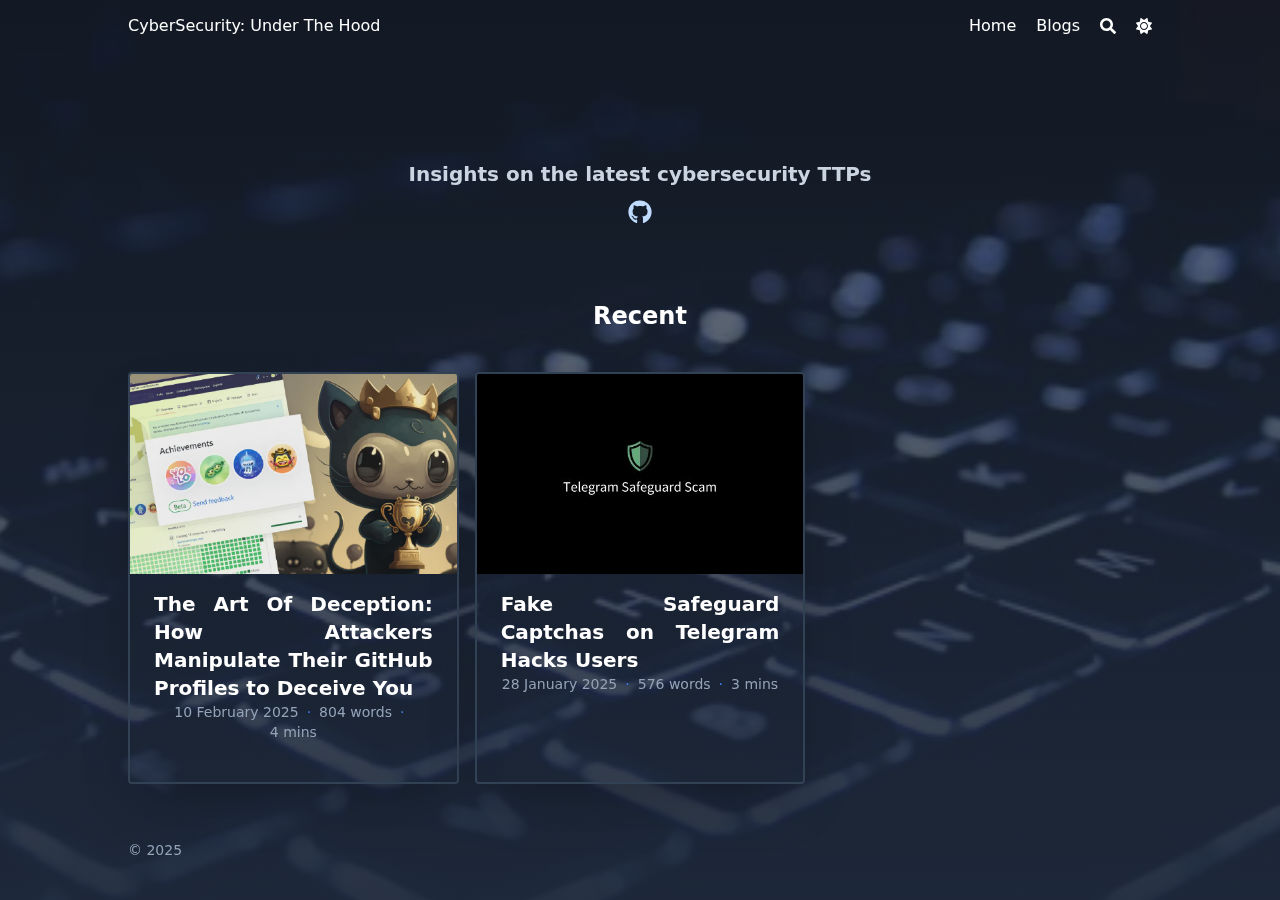
==== commit a147eab3: "Add files via upload" ====
--- a/index.html
+++ b/index.html
@@ -479,6 +479,88 @@
 
 
 <section class="w-full grid gap-4 sm:grid-cols-2 md:grid-cols-3">
+  
+  
+
+  <a href="/posts/the-art-of-deception-on-github/" class="min-w-full">
+    
+    <div class="min-h-full border border-neutral-200 dark:border-neutral-700 border-2 rounded overflow-hidden shadow-2xl relative">
+        
+        <div class="w-full thumbnail_card nozoom" style="background-image:url(/posts/the-art-of-deception-on-github/featured_hu_4bef250ffe03c661.png);"></div>
+        
+      
+
+      <div class="px-6 py-4">
+
+        
+        <div class="font-bold text-xl text-neutral-800 decoration-primary-500 hover:underline hover:underline-offset-2 dark:text-neutral"
+          href="/posts/the-art-of-deception-on-github/">The Art Of Deception: How Attackers Manipulate Their GitHub Profiles to Deceive You</div>
+        
+
+        <div class="text-sm text-neutral-500 dark:text-neutral-400">
+          
+
+
+
+
+
+
+
+
+
+
+
+  
+
+
+
+
+
+  
+
+
+
+  
+
+
+
+
+
+
+
+
+
+
+
+
+
+<div class="flex flex-row flex-wrap items-center">
+  
+  
+  <time datetime="2025-02-10T07:13:22-08:00">10 February 2025</time><span class="px-2 text-primary-500">&middot;</span><span>804 words</span><span class="px-2 text-primary-500">&middot;</span><span title="Reading time">4 mins</span>
+  
+
+  
+  
+</div>
+
+
+
+
+
+
+
+
+        </div>
+
+        
+      </div>
+      <div class="px-6 pt-4 pb-2">
+
+      </div>
+    </div>
+  </a>
+
   
   
 
